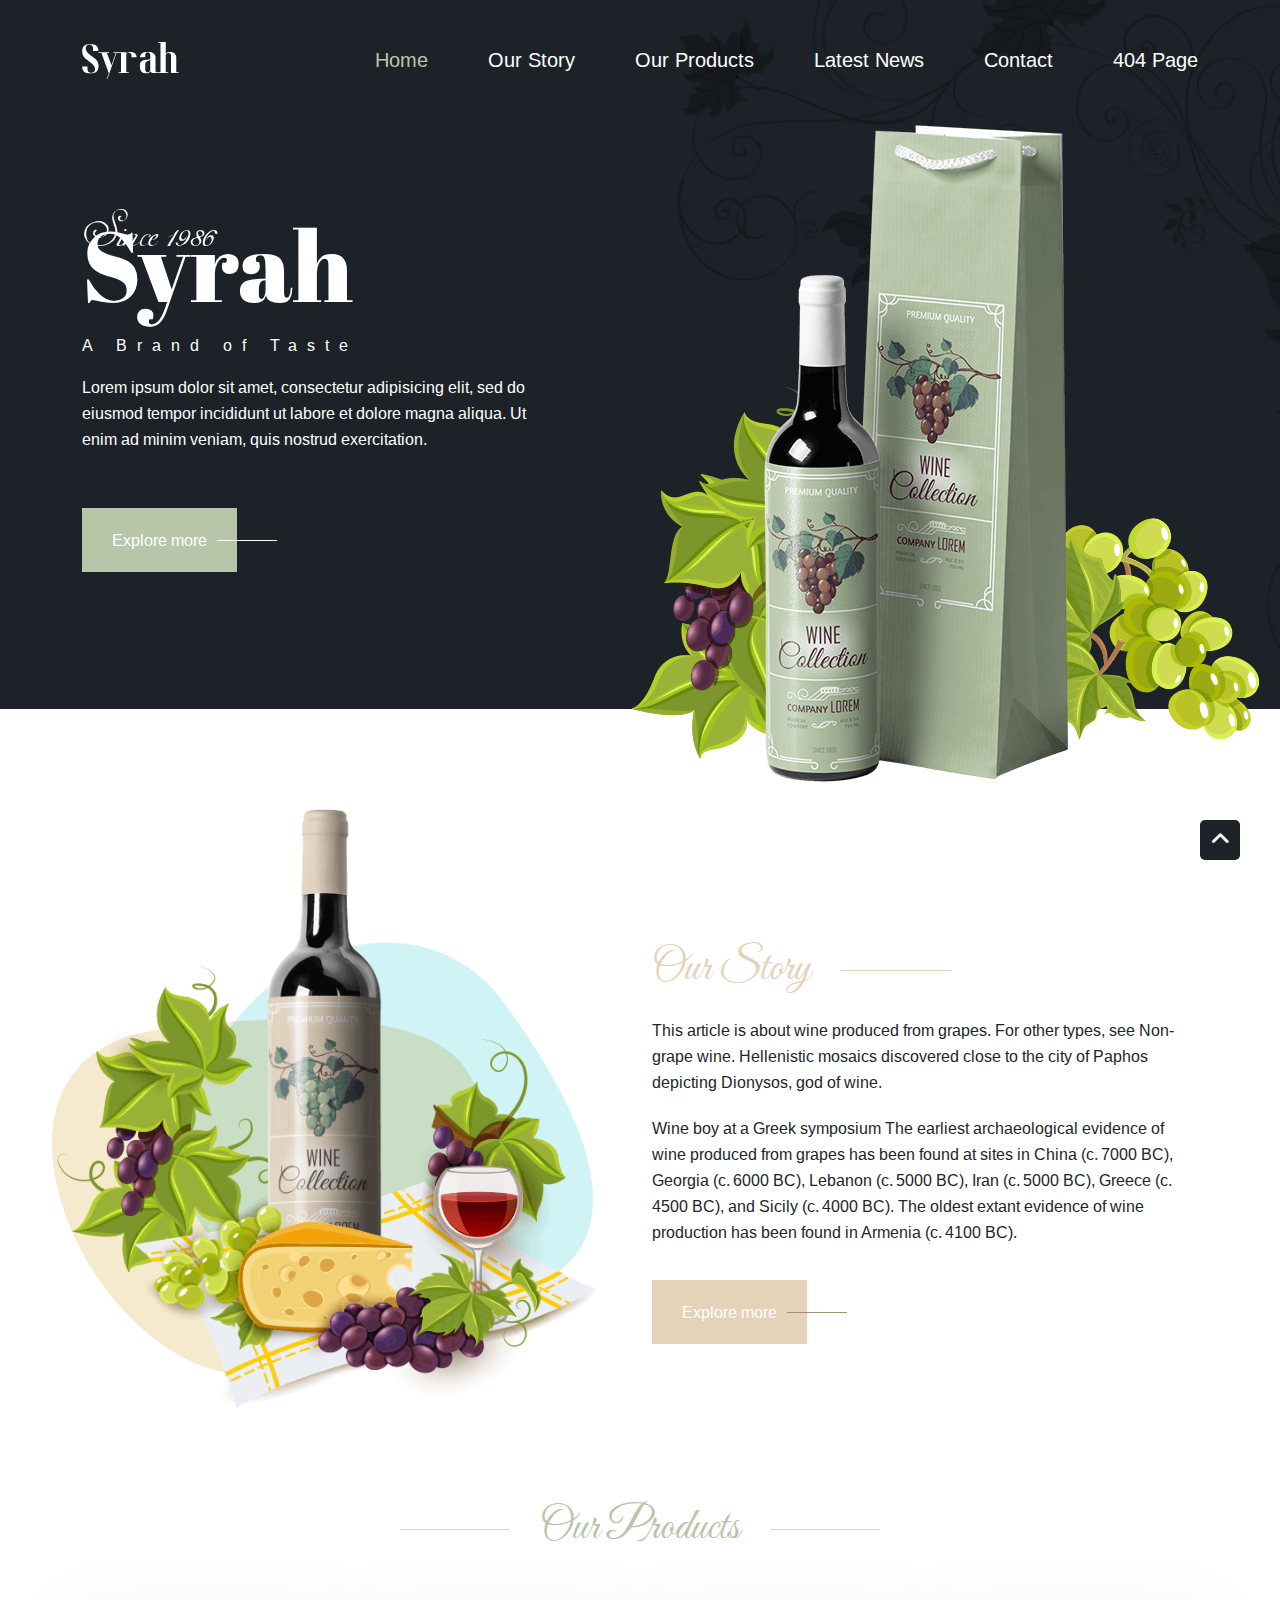
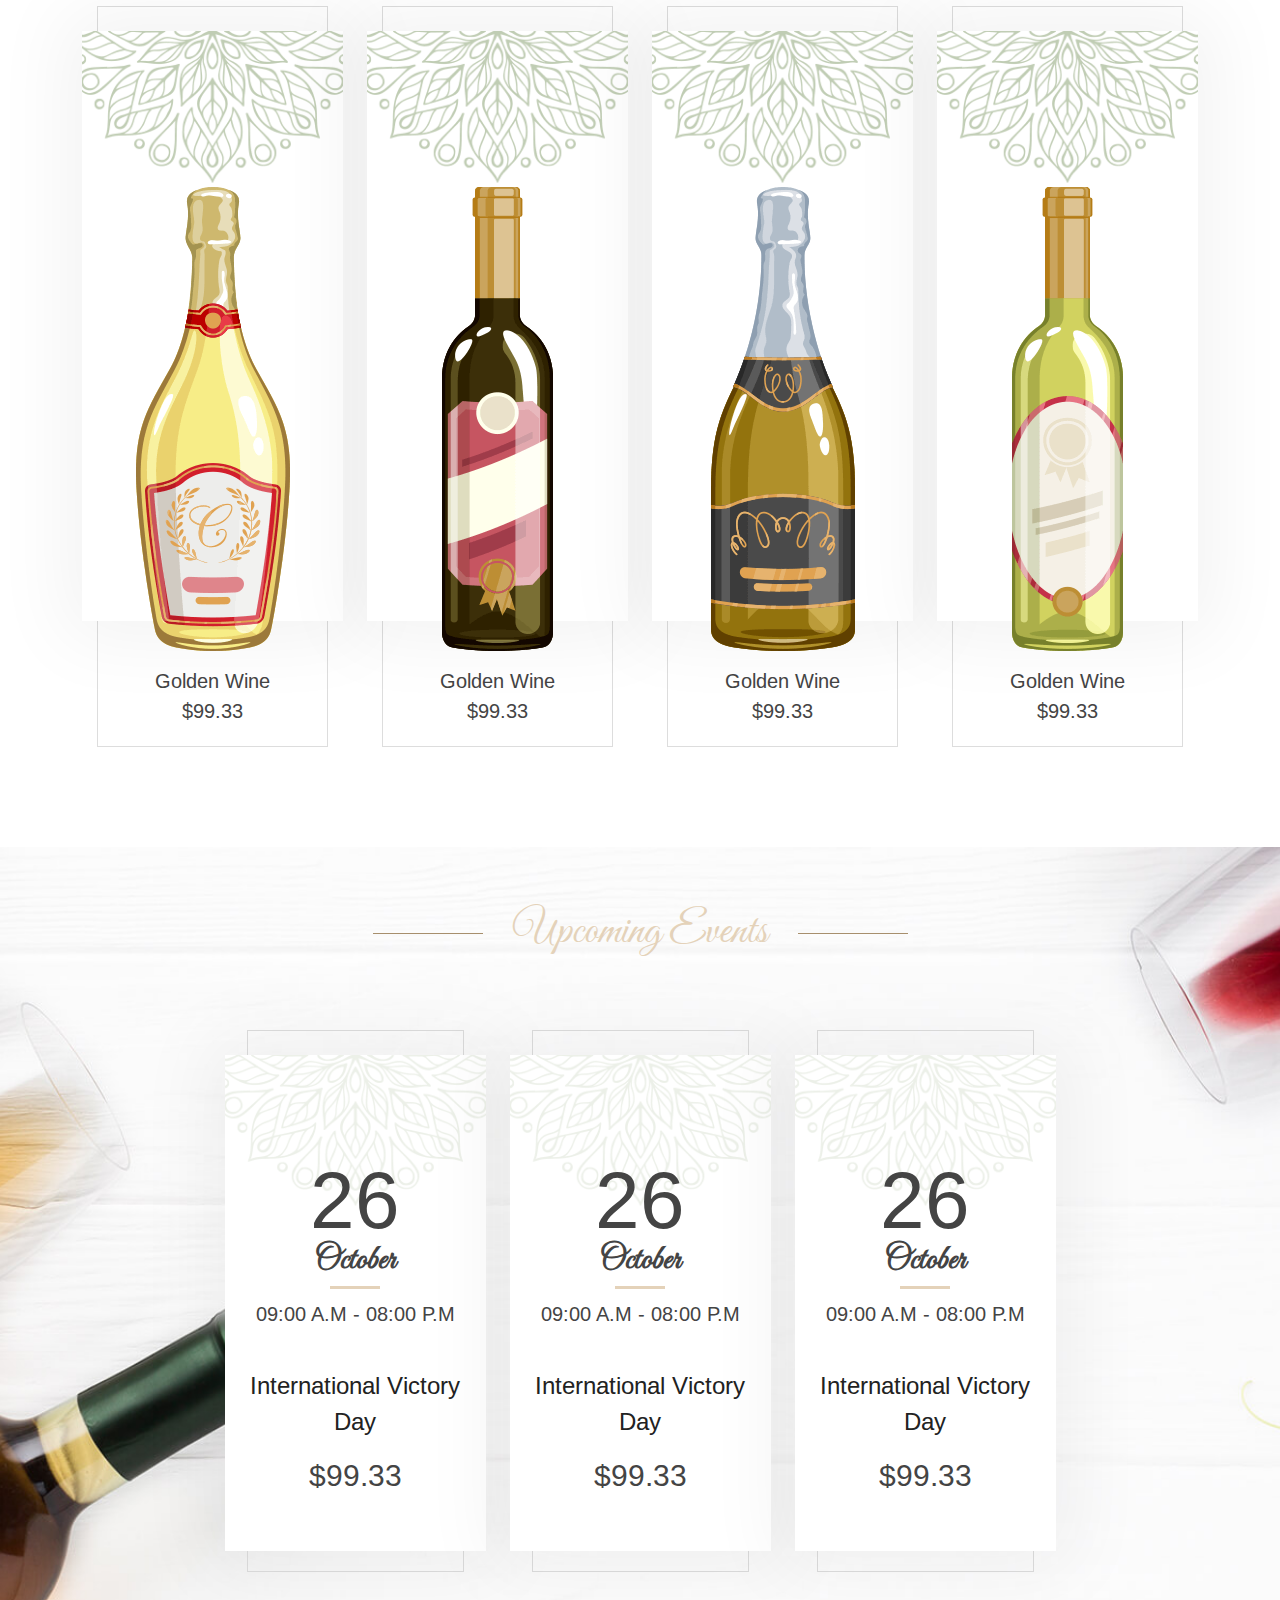
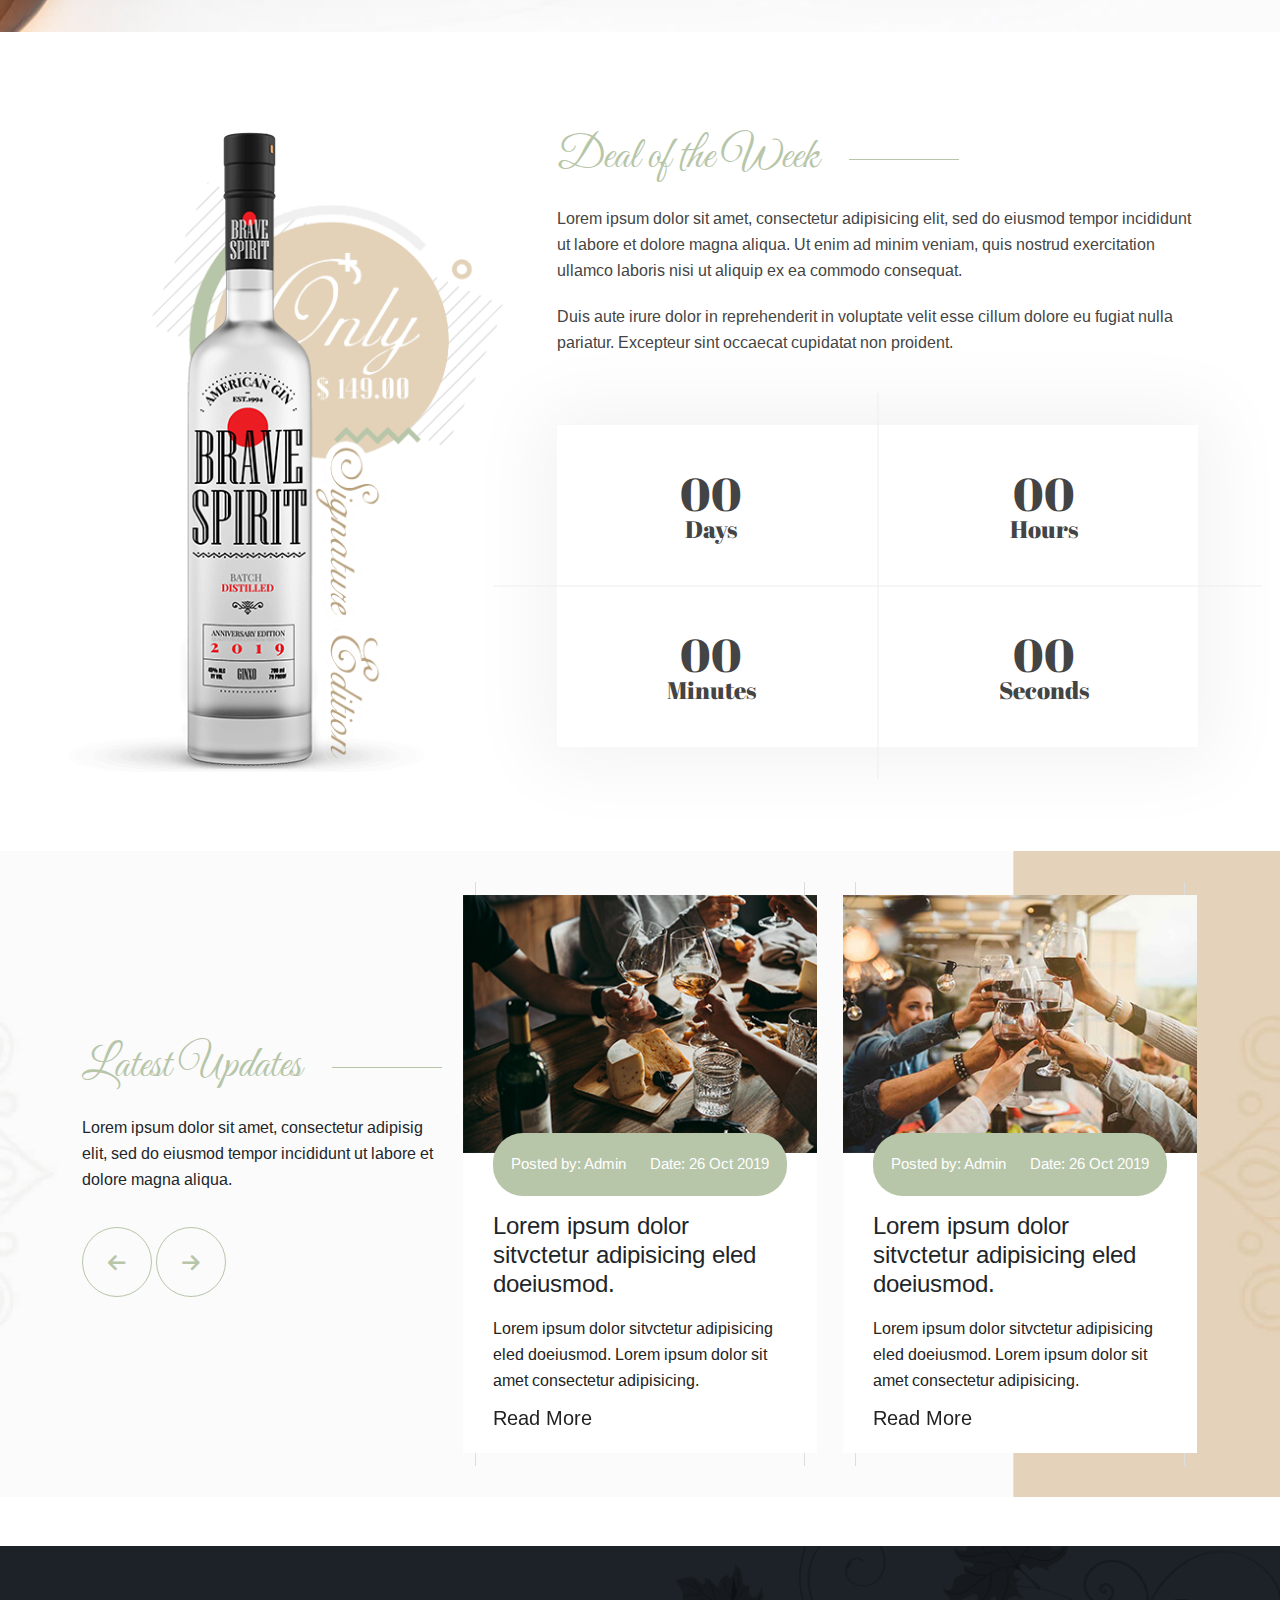
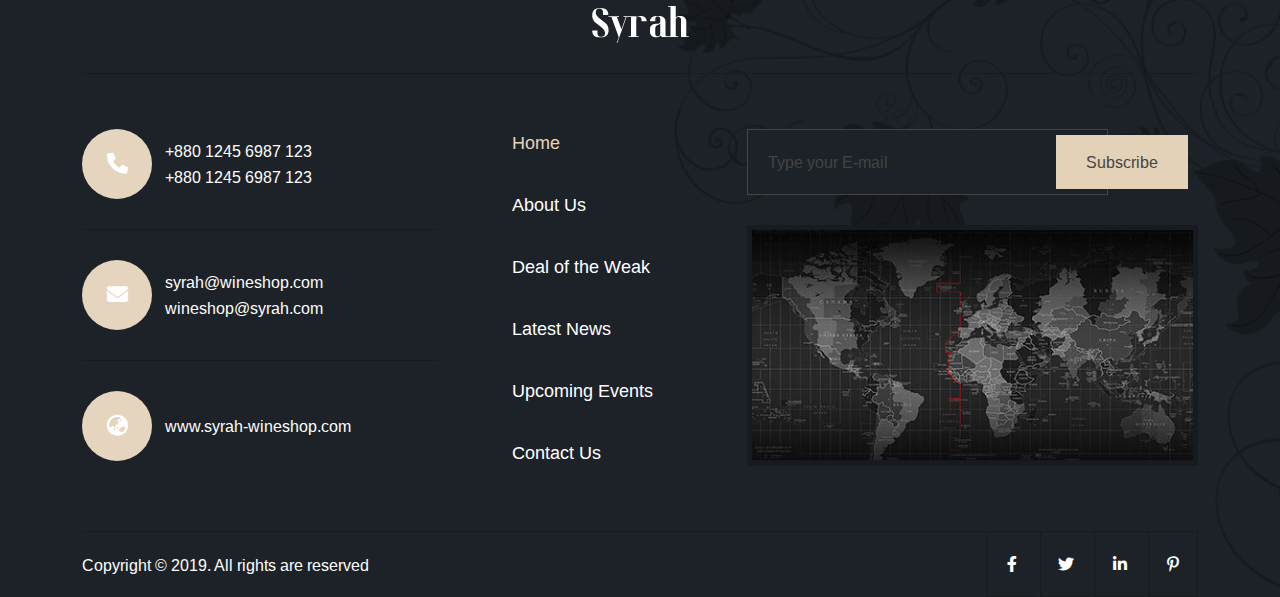
==== index.html @ e7aa5576 "Responsive" ====
<!DOCTYPE html>
<html lang="en">

<head>
    <meta charset="UTF-8">
    <meta http-equiv="X-UA-Compatible" content="IE=edge">
    <meta name="viewport" content="width=device-width, initial-scale=1.0">
    <title>Syrah</title>
    <link
        href="https://fonts.googleapis.com/css2?family=Abril+Fatface&family=Arimo:wght@400;500;600&family=Great+Vibes&display=swap"
        rel="stylesheet">
    <link rel="stylesheet" href="css/bootstrap.min.css">
    <link rel="stylesheet" href="css/all.min.css">
    <link rel="stylesheet" href="css/slick.css">
    <link rel="stylesheet" href="css/style.css">
    <link rel="stylesheet" href="css/responsive.css">
</head>

<body>

    <!-- NAVIGATION PART START -->
    <nav id="home_nav" class="navbar navbar-expand-lg">
        <div class="container">
            <a class="navbar-brand logo" href="index.html"><img src="images/Syrah_nav_logo.png" alt="Syrah"></a>
            <button class="navbar-toggler" type="button" data-bs-toggle="collapse" data-bs-target="#myNav">
                <span class="navbar-toggler-icon"></span>
            </button>
            <div class="collapse navbar-collapse" id="myNav">
                <ul class="navbar-nav ms-auto">
                    <li class="nav-item">
                        <a class="nav_menu_opt active" href="index.html">Home</a>
                    </li>
                    <li class="nav-item">
                        <a class="nav_menu_opt" href="story.html">Our story</a>
                    </li>
                    <li class="nav-item">
                        <a class="nav_menu_opt" href="products.html">our products</a>
                    </li>
                    <li class="nav-item">
                        <a class="nav_menu_opt" href="blog(latest_news).html">latest news</a>
                    </li>
                    <li class="nav-item">
                        <a class="nav_menu_opt" href="contact.html">contact</a>
                    </li>
                    <li class="nav-item">
                        <a class="nav_menu_opt" href="error.html">404 page</a>
                    </li>
                </ul>
            </div>
        </div>
    </nav>
    <!-- NAVIGATION PART END -->

    <!-- BANNER PART START -->
    <section id="banner">
        <div class="container">
            <div class="row">
                <div class="col-lg-5">
                    <div class="banner_text">
                        <span>Since 1986</span>
                        <h1>Syrah</h1>
                        <p class="lspace">A Brand of Taste</p>
                        <p>Lorem ipsum dolor sit amet, consectetur adipisicing elit, sed do eiusmod tempor incididunt ut
                            labore et dolore magna aliqua. Ut enim ad minim veniam, quis nostrud exercitation. </p>
                        <button class="syrah_btn banner_btn">Explore more</button>
                    </div>
                </div>
                <div class="col-7 d-none d-lg-block">
                    <div class="banner_right">
                        <img src="images/Syrah_home_banner_img.png" alt="">
                    </div>
                </div>
            </div>
        </div>
    </section>
    <!-- BANNER PART END -->

    <!-- STORY PART START -->
    <section id="story">
        <div class="container">
            <div class="row">
                <div class="col-md-6">
                    <div class="story_img">
                        <img src="images/Syrah_story_cont_img.png" alt="">
                    </div>
                </div>
                <div class="col-md-6">
                    <div class="story_right">
                        <div class="common_heading story_heading">
                            <h2>our story</h2>
                        </div>
                        <p>This article is about wine produced from grapes. For other types, see Non-grape
                            wine. Hellenistic mosaics discovered close to the city of Paphos depicting Dionysos, god of
                            wine.</p>
                        <p>Wine boy at a Greek symposium The earliest archaeological evidence of wine produced from
                            grapes has been found at sites in China (c. 7000 BC), Georgia (c. 6000 BC), Lebanon (c. 5000
                            BC), Iran (c. 5000 BC), Greece (c. 4500 BC), and Sicily (c. 4000 BC). The oldest extant
                            evidence of wine production has been found in Armenia (c. 4100 BC).</p>
                        <button class="syrah_btn story_btn">Explore more</button>
                    </div>
                </div>
            </div>
        </div>
    </section>
    <!-- STORY PART END -->

    <!-- PRODUCT PART START -->
    <section id="products">
        <div class="container">
            <div class="row">
                <div class="col-12">
                    <div class="common_heading product_heading text-center">
                        <h2>our products</h2>
                    </div>
                </div>

                <div class="products_panel ">
                    <div class="row">
                        <div class="col-sm-6 col-lg-3 text-center">
                            <div class="common_tab">
                                <div class="common_tab_bg">
                                    <img src="images/Syrah_product_top.png" alt="">
                                </div>
                                <div class="common_tab_box">
                                    <div class="product_item">
                                        <img src="images/Syrah_product_01.png" alt="">
                                    </div>
                                    <div class="product_details">
                                        <span>golden wine</span>
                                        <span>$99.33</span>
                                    </div>
                                </div>
                            </div>
                        </div>
                        <div class="col-sm-6 col-lg-3 text-center">
                            <div class="common_tab">
                                <div class="common_tab_bg">
                                    <img src="images/Syrah_product_top.png" alt="">
                                </div>
                                <div class="common_tab_box">
                                    <div class="product_item">
                                        <img src="images/Syrah_product_02.png" alt="">
                                    </div>
                                    <div class="product_details">
                                        <span>golden wine</span>
                                        <span>$99.33</span>
                                    </div>
                                </div>
                            </div>
                        </div>
                        <div class="col-sm-6 col-lg-3 text-center">
                            <div class="common_tab">
                                <div class="common_tab_bg">
                                    <img src="images/Syrah_product_top.png" alt="">
                                </div>
                                <div class="common_tab_box">
                                    <div class="product_item">
                                        <img src="images/Syrah_product_03.png" alt="">
                                    </div>
                                    <div class="product_details">
                                        <span>golden wine</span>
                                        <span>$99.33</span>
                                    </div>
                                </div>
                            </div>
                        </div>
                        <div class="col-sm-6 col-lg-3 text-center">
                            <div class="common_tab">
                                <div class="common_tab_bg">
                                    <img src="images/Syrah_product_top.png" alt="">
                                </div>
                                <div class="common_tab_box">
                                    <div class="product_item">
                                        <img src="images/Syrah_product_04.png" alt="">
                                    </div>
                                    <div class="product_details">
                                        <span>golden wine</span>
                                        <span>$99.33</span>
                                    </div>
                                </div>
                            </div>
                        </div>
                    </div>
                </div>
            </div>
        </div>
    </section>
    <!-- PRODUCT PART END -->

    <!-- EVENTS PART START -->
    <section id="events">
        <div class="container">
            <div class="row">
                <div class="col-12">
                    <div class="common_heading event_heading text-center">
                        <h2>upcoming events</h2>
                    </div>
                </div>
            </div>
            <div class="event_panel">
                <div class="row">
                    <div class="col-sm-8 col-lg-3 text-center">
                        <div class="common_tab">
                            <div class="common_tab_bg event_tab_bg">
                                <img class="event_tab_bg" src="images/Syrah_product_top.png" alt="">
                            </div>
                            <div class="common_tab_box event_tab_box">
                                <div class="event_det">
                                    <p>26</p>
                                    <h3>october</h3>
                                    <p class="time">09:00 A.M - 08:00 P.M</p>
                                    <span>International Victory Day</span>
                                    <p class="price">$99.33</p>
                                </div>
                            </div>
                        </div>
                    </div>
                    <div class="col-sm-8 col-lg-3 text-center">
                        <div class="common_tab">
                            <div class="common_tab_bg event_tab_bg">
                                <img class="event_tab_bg" src="images/Syrah_product_top.png" alt="">
                            </div>
                            <div class="common_tab_box event_tab_box">
                                <div class="event_det">
                                    <p>26</p>
                                    <h3>october</h3>
                                    <p class="time">09:00 A.M - 08:00 P.M</p>
                                    <span>International Victory Day</span>
                                    <p class="price">$99.33</p>
                                </div>
                            </div>
                        </div>
                    </div>
                    <div class="col-sm-8 col-lg-3 text-center">
                        <div class="common_tab">
                            <div class="common_tab_bg event_tab_bg">
                                <img class="event_tab_bg" src="images/Syrah_product_top.png" alt="">
                            </div>
                            <div class="common_tab_box event_tab_box">
                                <div class="event_det">
                                    <p>26</p>
                                    <h3>october</h3>
                                    <p class="time">09:00 A.M - 08:00 P.M</p>
                                    <span>International Victory Day</span>
                                    <p class="price">$99.33</p>
                                </div>
                            </div>
                        </div>
                    </div>
                </div>
            </div>
        </div>
    </section>
    <!-- EVENTS PART END -->

    <!-- DEAL PART START -->
    <section id="deal">
        <div class="container">
            <div class="row">
                <div class="col-md-5">
                    <div class="deal_img">
                        <img src="images/Syrah_home_deal_cont_img.png" alt="">
                    </div>
                </div>
                <div class="col-md-7">
                    <div class="deal_right">
                        <div class="common_heading deal_heading">
                            <h2>Deal of the Week</h2>
                        </div>
                        <p>Lorem ipsum dolor sit amet, consectetur adipisicing elit, sed do eiusmod tempor incididunt ut
                            labore et dolore magna aliqua. Ut enim ad minim veniam, quis nostrud exercitation ullamco
                            laboris nisi ut aliquip ex ea commodo consequat.</p>
                        <p>Duis aute irure dolor in reprehenderit in voluptate velit esse cillum dolore eu fugiat nulla
                            pariatur. Excepteur sint occaecat cupidatat non proident.</p>
                    </div>
                    <div class="deal_clock">
                        <div class="row">
                            <div class="col-sm-6 text-center deal_clock_count">
                                <span class="days">00</span>
                                <p>Days</p>
                            </div>
                            <div class="col-sm-6 text-center deal_clock_count">
                                <span class="days">00</span>
                                <p>Hours</p>
                            </div>
                            <div class="col-sm-6 text-center deal_clock_count">
                                <span class="days">00</span>
                                <p>Minutes</p>
                            </div>
                            <div class="col-sm-6 text-center deal_clock_count">
                                <span class="days">00</span>
                                <p>Seconds</p>
                            </div>
                        </div>
                    </div>
                </div>
            </div>
        </div>
    </section>
    <!-- DEAL PART END -->

    <!-- UPDATE PART START -->
    <section id="update">
        <div class="container">
            <div class="update">
                <div class="row align-items-center">
                    <div class="col-lg-4">
                        <div class="update_left">
                            <div class="common_heading update_heading">
                                <h2>latest updates</h2>
                                <p>Lorem ipsum dolor sit amet, consectetur adipisig elit, sed do eiusmod tempor
                                    incididunt ut labore et dolore magna aliqua.</p>
                                <div class="update_arrow_panel">
                                    <span class="update_arrow update_left_arrow"><i class="fa fa-arrow-left"></i></span>
                                    <span class="update_arrow update_right_arrow"><i
                                            class="fa fa-arrow-right"></i></span>
                                </div>
                            </div>
                        </div>
                    </div>
                    <div class="col-lg-8">
                        <div class="update_right row">
                            <div class="update_col col-6">
                                <div class="update_tab">
                                    <div class="update_img">
                                        <img src="images/Syrah_update_slider_01.jpg" alt="">
                                    </div>
                                    <div class="update_text">
                                        <div class="update_tab_button text-center">
                                            <span>Posted by:</span>
                                            <span>Admin</span>
                                            <span class="uptade_post_date">Date:</span>
                                            <span>26 Oct 2019</span>
                                        </div>
                                        <h3>Lorem ipsum dolor sitvctetur adipisicing eled doeiusmod.</h3>
                                        <p>Lorem ipsum dolor sitvctetur adipisicing eled doeiusmod. Lorem ipsum dolor
                                            sit amet consectetur
                                            adipisicing.</p>
                                        <a class="update_post_read" href="#">Read More</a>
                                    </div>
                                </div>
                            </div>
                            <div class="update_col col-6">
                                <div class="update_tab">
                                    <div class="update_img">
                                        <img src="images/Syrah_update_slider_02.jpg" alt="">
                                    </div>
                                    <div class="update_text">
                                        <div class="update_tab_button text-center">
                                            <span>Posted by:</span>
                                            <span>Admin</span>
                                            <span class="uptade_post_date">Date:</span>
                                            <span>26 Oct 2019</span>
                                        </div>
                                        <h3>Lorem ipsum dolor sitvctetur adipisicing eled doeiusmod.</h3>
                                        <p>Lorem ipsum dolor sitvctetur adipisicing eled doeiusmod. Lorem ipsum dolor
                                            sit amet consectetur
                                            adipisicing.</p>
                                        <a class="update_post_read" href="#">Read More</a>
                                    </div>
                                </div>
                            </div>
                            <div class="update_col col-6">
                                <div class="update_tab">
                                    <div class="update_img">
                                        <img src="images/Syrah_update_slider_01.jpg" alt="">
                                    </div>
                                    <div class="update_text">
                                        <div class="update_tab_button text-center">
                                            <span>Posted by:</span>
                                            <span>Admin</span>
                                            <span class="uptade_post_date">Date:</span>
                                            <span>26 Oct 2019</span>
                                        </div>
                                        <h3>Lorem ipsum dolor sitvctetur adipisicing eled doeiusmod.</h3>
                                        <p>Lorem ipsum dolor sitvctetur adipisicing eled doeiusmod. Lorem ipsum dolor
                                            sit amet consectetur
                                            adipisicing.</p>
                                        <a class="update_post_read" href="#">Read More</a>
                                    </div>
                                </div>
                            </div>
                            <div class="update_col col-6">
                                <div class="update_tab">
                                    <div class="update_img">
                                        <img src="images/Syrah_update_slider_02.jpg" alt="">
                                    </div>
                                    <div class="update_text">
                                        <div class="update_tab_button text-center">
                                            <span>Posted by:</span>
                                            <span>Admin</span>
                                            <span class="uptade_post_date">Date:</span>
                                            <span>26 Oct 2019</span>
                                        </div>
                                        <h3>Lorem ipsum dolor sitvctetur adipisicing eled doeiusmod.</h3>
                                        <p>Lorem ipsum dolor sitvctetur adipisicing eled doeiusmod. Lorem ipsum dolor
                                            sit amet consectetur
                                            adipisicing.</p>
                                        <a class="update_post_read" href="#">Read More</a>
                                    </div>
                                </div>
                            </div>
                        </div>
                    </div>
                </div>
            </div>
        </div>
    </section>
    <!-- UPDATE PART END -->

    <!-- FOOTER PART START -->
    <footer id="footer">
        <div class="foot_top">
            <div class="container">
                <div class="row">
                    <div class="col-lg-12">
                        <div class="foot_head text-center">
                            <img src="images/Syrah_footer_logo_img.png" alt="">
                        </div>
                    </div>
                    <div class="foot_cont">
                        <div class="row">
                            <div class="col-12 col-md-7 col-lg-4 ">
                                <div class="contact_col">
                                    <div class="contact_info">
                                        <div class="row align-items-center align-items-md-center">
                                            <div class="col-2">
                                                <div class="contact_info_icon">
                                                    <i class="fas fa-phone"></i>
                                                </div>
                                            </div>
                                            <div class="col-10">
                                                <div class="contact_info_text">
                                                    <p>+880 1245 6987 123</p>
                                                    <p>+880 1245 6987 123</p>
                                                </div>
                                            </div>
                                        </div>
                                    </div>
                                    <div class="contact_info">
                                        <div class="row align-items-center">
                                            <div class="col-2">
                                                <div class="contact_info_icon">
                                                    <i class="fas fa-envelope"></i>
                                                </div>
                                            </div>
                                            <div class="col-10">
                                                <div class="contact_info_text">
                                                    <p>syrah@wineshop.com</p>
                                                    <p>wineshop@syrah.com</p>
                                                </div>
                                            </div>
                                        </div>
                                    </div>
                                    <div class="contact_info">
                                        <div class="row align-items-center">
                                            <div class="col-2">
                                                <div class="contact_info_icon ">
                                                    <i class="fas fa-earth-asia"></i>
                                                </div>
                                            </div>
                                            <div class="col-10">
                                                <div class="contact_info_text">
                                                    <p>www.syrah-wineshop.com</p>
                                                </div>
                                            </div>
                                        </div>
                                    </div>
                                </div>
                            </div>
                            <div class="col-12 col-md-5 col-lg-3">
                                <div class="footer_menu">
                                    <ul>
                                        <li><a class="foot_menu_opt foot_menu_active" href="index.html">Home</a></li>
                                        <li><a class="foot_menu_opt " href="#story">About Us</a></li>
                                        <li><a class="foot_menu_opt " href="#deal">Deal of the Weak</a></li>
                                        <li><a class="foot_menu_opt " href="blog(latest_news).html">Latest News</a></li>
                                        <li><a class="foot_menu_opt " href="#events">Upcoming Events</a></li>
                                        <li><a class="foot_menu_opt " href="contact.html">Contact Us</a></li>
                                    </ul>
                                </div>
                            </div>
                            <div class="col-12 col-lg-5">
                                <div class="footer_usage">
                                    <div class="footer_mail">
                                        <form action="">
                                            <input type="mail" placeholder="Type your E-mail">
                                            <button>Subscribe</button>
                                        </form>
                                    </div>
                                    <div class="footer_map">
                                        <img src="images/Syrah_footer_map.jpg" alt="">
                                    </div>
                                </div>
                            </div>
                        </div>
                    </div>
                </div>
            </div>
        </div>
        <div class="foot_end">
            <div class="container">
                <div class="foot_end_content">
                    <div class="row">
                        <div class="copyright col-sm-7">
                            <p>Copyright &copy; 2019. All rights are reserved</p>
                        </div>
                        <div class="col-sm-5 foot_social">
                            <ul>
                                <li> <a href="#"><i class="fab fa-facebook-f"></i></a>
                                </li>
                                <li> <a href="#"><i class="fab fa-twitter"></i></a>
                                </li>
                                <li> <a href="#"><i class="fab fa-linkedin-in"></i></a>
                                </li>
                                <li> <a href="#"><i class="fab fa-pinterest-p"></i></a>
                                </li>
                            </ul>
                        </div>
                    </div>
                </div>
            </div>
        </div>
    </footer>
    <!-- FOOTER PART END -->


    <a href="#" class="taptotop"><i class="fa fa-angle-up"></i></a>

    <script src="js/bootstrap.bundle.min.js"></script>
    <script src="js/jquery-1.12.4.min.js"></script>
    <script src="js/fontawesome.min.js"></script>
    <script src="js/slick.min.js"></script>
    <script src="js/script.js"></script>
</body>

</html>
---- css/style.css ----
/********** 
----------
Project: Syrah wine shop
Author: AshF
----------
__________

Table of Content:

1. NAVIGATION PART
2. STORY PART
3. PRODUCTS PART
4. EVENTS PART
5. DEAL OF THE WEEK PART
6. UPDATE PART
7. FOOTER PART
__________

**********/

/* FONTS   FONTS   FONTS */
@font-face {
    font-family: "adine";
    src: url(../Adine_Kimberg_Font/Adine_Kirnberg.woff);
}

/* COMMON CSS START */
:root {
    --primary-color: #b7c5a9;
    --primary-support-color: #d2ddc8;
    --secondary-color: #e4d2b9;
    --secondary-support-color: #a78f6d;
    --four-color: #444;
    --two-color: #222;
}

body {
    font-family: 'Arimo', sans-serif;
}

* {
    margin: 0;
    padding: 0;
    box-sizing: border-box;
    outline: 0;
}

.clear{
    clear: both;
}

h1 {
    font-family: 'Abril Fatface', cursive;
    font-size: 99px;
    color: #fff;
    line-height: 1;
    margin: -65px 0 18px !important;
    font-weight: 500;
}

p {
    font-size: 16px;
    font-weight: 400;
    line-height: 26px;
}

h1,
h2,
h3,
h4,
h5,
h6,
p,
span,
ul,
ol {
    margin: 0;
    padding: 0;
}

ul,
ol {
    list-style-type: none;
}

a {
    text-decoration: none;
}

/* COMMON CSS END */

/* COMMON DESIGN CSS START */
.syrah_btn {
    padding: 20px 30px;
    background: var(--primary-color);
    text-align: center;
    position: relative;
    border: 0px none;
    color: #fff;
    transition: .3s ease-in;
    -webkit-transition: .3s ease-in;
    -moz-transition: .3s ease-in;
    -ms-transition: .3s ease-in;
    -o-transition: .3s ease-in;
}

.syrah_btn::after {
    position: absolute;
    content: '';
    width: 60px;
    height: 1px;
    background: #fff;
    top: 50%;
    right: -40px;
    transition: .3s ease-in;
    -webkit-transition: .3s ease-in;
    -moz-transition: .3s ease-in;
    -ms-transition: .3s ease-in;
    -o-transition: .3s ease-in;
}

.syrah_btn:hover {
    padding-right: 45px;
}

.syrah_btn:hover:after {
    width: 75px;
    right: -55px;
}

.common_heading {
    margin-bottom: 10px;
}

.common_heading h2 {
    font-family: 'Great Vibes', cursive;
    font-size: 44px;
    text-transform: capitalize;
    position: relative;
    padding: 0 30px;
    display: inline-block;
    font-weight: 400;
}

.common_heading h2:after {
    position: absolute;
    content: '';
    height: 1px;
    width: 110px;
    top: 50%;
    left: 100%;
}

.common_heading h2:before {
    position: absolute;
    content: '';
    height: 1px;
    width: 110px;
    top: 50%;
    right: 100%;
}

.common_tab {
    position: relative;
}

.common_tab_bg {
    position: absolute;
    top: 25px;
    left: 0;
    right: 0;
    bottom: 17%;
    z-index: 1;
    background: #fff;
    background-repeat: no-repeat;
    background-size: cover;
    background-position: center;
    box-shadow: 0px 0px 72px 18px rgba(0, 0, 0, 0.05);
}

.common_tab_bg img {
    width: 100%;
    max-width: 100%;
}

.common_tab_box {
    margin: 0 15px;
    border: 1px solid #ddd;
}

/* COMMON DESIGN CSS END */


/* ############### LANDING PAGE CSS START ############### */

/* NAVIGATION PART CSS START */
#home_nav {
    padding: 0;
    position: absolute;
    width: 100%;
    z-index: 2;
}

#myNav {
    padding: 45px 0;
}

.logo img {
    width: 100%;
}

/* #myNav ul li {
    padding-left: 56px;
} */

#myNav ul li a {
    color: #fff;
    font-size: 20px;
    text-transform: capitalize;
    padding: 60px;
    padding-right: 0;
    transition: .4s ease-in-out;
    -webkit-transition: .4s ease-in-out;
    -moz-transition: .4s ease-in-out;
    -ms-transition: .4s ease-in-out;
    -o-transition: .4s ease-in-out;
}

.active {
    color: var(--primary-color) !important;
}

#myNav ul li a:hover {
    color: var(--primary-color) !important;
}

.sticky {
    position: fixed !important;
    top: 0;
    left: 0;
    background: #1D2228;
    z-index: 9999999;
    box-shadow: 0px 0px 191px 0px rgba(0, 0, 0, 0.06);
    -webkit-box-shadow: 0px 0px 191px 0px rgba(0, 0, 0, 0.06);
}

.icon_bar {
    width: 30px;
    height: 2px;
    background-color: #ffffff;
    display: block;
    margin: 5px 0;
    position: relative;
    -webkit-transition: all 0.4s linear;
    transition: all 0.4s linear;
}

/* NAVIGATION PART CSS END */

/* BANNER PART CSS START */
#banner {
    background: url('../images/Syrah_home_banner_bg.png');
    background-position: center;
    background-size: cover;
    background-repeat: no-repeat;
    width: 100%;
    height: 100%;
    position: relative;
}

.banner_text {
    padding-top: 190px;
    padding-bottom: 137px;
}

.banner_text span {
    font-family: "adine";
    color: #fff;
    font-size: 60px;
}

.banner_text p {
    color: #fff;
    padding-bottom: 16px;
}

.lspace {
    letter-spacing: 10px;
}

.banner_btn {
    margin-top: 40px;
}

.banner_right {
    position: absolute;
    top: 125px;
    right: 20px;
}

/* BANNER PART CSS END */

/* STORY PART CSS START */
#story {
    margin: 100px 0 30px;
}

.story_img img {
    max-width: 100%;
    margin-left: -30px;
}

.story_right {
    margin-top: 135px;
}

.story_right p {
    margin-top: 20px;
}

.story_heading h2 {
    color: var(--secondary-color);
    padding-left: 0;
}

.story_heading h2:after {
    background: var(--secondary-color);
}

.story_heading h2:before {
    width: 0;
    height: 0;
    visibility: hidden;
    opacity: 0;
}

.story_btn {
    margin-top: 35px;
    background: var(--secondary-color);
}

.story_btn:after {
    background: var(--secondary-support-color);
}

/* STORY PART CSS END */

/* PRODUCT PART CSS START */

#products {
    padding: 65px 0 100px;
}

.product_heading h2 {
    color: var(--primary-color);
}

.product_heading h2:after,
.product_heading h2:before {
    background: var(--primary-support-color);
}

.products_panel {
    margin-top: 40px;
}

.product_item {
    padding-top: 180px;
}

.product_item img {
    position: relative;
    z-index: 1;
}

.product_details {
    margin: 15px 0 20px;
}

.product_details span {
    font-size: 20px;
    color: #444444;
    display: block;
    text-transform: capitalize;
}

/* PRODUCT PART CSS END */

/* EVENTS PART CSS START */

#events {
    padding: 60px 0;
    background: url('../images/Syrah_home_event_bg.jpg');
    background-position: center;
    background-size: cover;
    background-repeat: no-repeat;
}

.event_heading h2 {
    color: var(--secondary-color);
}

.event_heading h2:after,
.event_heading h2:before {
    background: var(--secondary-support-color);
}

.event_panel {
    margin-top: 60px;
}

.event_panel .row {
    justify-content: center;
}

.event_tab_bg {
    bottom: 4%;
}

.event_tab_bg img {
    opacity: .3;
}

.event_det {
    padding-top: 30px;
    position: relative;
    z-index: 1;
}

.event_det p {
    color: var(--four-color);
    font-size: 80px;
    line-height: 1;
}

.event_det h3 {
    font-family: 'Great Vibes', cursive;
    font-size: 34px;
    text-transform: capitalize;
    font-weight: 700;
    color: var(--four-color);
    padding-bottom: 8px;
    margin-bottom: 15px;
    position: relative;
}

.event_det h3:after {
    position: absolute;
    content: '';
    width: 50px;
    height: 3px;
    background: var(--secondary-color);
    bottom: 0;
    left: 50%;
    transform: translateX(-50%);
    -webkit-transform: translateX(-50%);
    -moz-transform: translateX(-50%);
    -ms-transform: translateX(-50%);
    -o-transform: translateX(-50%);
}

.event_tab_box {
    padding: 100px 0 80px;
    margin: 0 22px;
}

.event_det span {
    color: var(--two-color);
    font-size: 24px;
    margin-bottom: 20px;
    display: block;
    padding-top: 45px;
}

.event_det p.time {
    font-size: 20px;
}

.event_det p.price {
    font-size: 30px;
}

/* EVENTS PART CSS END */

/* DEAL OF THE WEEK PART CSS START */
#deal {
    margin: 100px 0 30px;
}

.deal_img img {
    max-width: 100%;
    margin-left: -30px;
}

.deal_right p {
    margin-top: 20px;
    color: var(--four-color);
}

.deal_heading h2 {
    color: var(--primary-color);
    padding-left: 0;
    text-transform: none;
}

.deal_heading h2:after {
    background: var(--primary-color);
}

.deal_heading h2:before {
    width: 0;
    height: 0;
    visibility: hidden;
    opacity: 0;
}

.deal_clock {
    margin-top: 70px;
    background: #fff;
    position: relative;
    box-shadow: 0px 0px 72px 18px rgba(0, 0, 0, 0.05);
}

.deal_clock::after,
.deal_clock::before {
    position: absolute;
    content: '';
    background: #eee;
}

.deal_clock:after {
    height: 120%;
    width: 1px;
    left: 50%;
    top: -10%;
    transform: translateX(-50%);
    -webkit-transform: translateX(-50%);
    -moz-transform: translateX(-50%);
    -ms-transform: translateX(-50%);
    -o-transform: translateX(-50%);
}

.deal_clock:before {
    width: 120%;
    height: 1px;
    top: 50%;
    left: -10%;
    transform: translateY(-50%);
    -webkit-transform: translateY(-50%);
    -moz-transform: translateY(-50%);
    -ms-transform: translateY(-50%);
    -o-transform: translateY(-50%);
}

.deal_clock_count {
    padding: 45px 0;
}

.deal_clock_count span,
.deal_clock_count p {
    font-family: "Abril Fatface", cursive;
    text-transform: capitalize;
    color: #444444;
    line-height: 1;
}

.deal_clock_count span {
    font-size: 46px;
}

.deal_clock_count p {
    font-size: 24px;
}

/* DEAL OF THE WEEK PART CSS END */

/* UPDATE PART CSS START */
#update {
    background: url('../images/Syrah_update_bg.jpg');
    background-position: center;
    background-repeat: no-repeat;
    background-size: 140%;
    padding: 80px 0;
}

.update_heading h2 {
    color: var(--primary-color);
    padding-left: 0;
    margin-bottom: 20px;
}

.update_heading h2:after {
    background: var(--primary-color);
}

.update_col {
    position: relative;
    z-index: 1;
    padding: 13px;
}

.update_col:before {
    background: transparent;
    border: 1px solid #ddd;
    position: absolute;
    content: '';
    left: 25px;
    right: 25px;
    top: -20px;
    bottom: -20px;
    z-index: -1;
}

.update_tab {
    cursor: pointer;
}

.update_tab:hover .update_tab_button {
    background: var(--secondary-color);
}

.update_img img {
    width: 100%;
}

.update_text {
    position: relative;
    padding: 60px 30px 20px;
    background: white;
}

.update_tab_button {
    transition: .3s;
    padding: 20px 10px;
    border-radius: 30px;
    -webkit-border-radius: 30px;
    background: var(--primary-color);
    position: absolute;
    top: -20px;
    left: 30px;
    right: 30px;
    font-size: 15px;
    color: #fff;
    -webkit-transition: .3s;
    -moz-transition: .3s;
    -ms-transition: .3s;
    -o-transition: .3s;
}

.uptade_post_date {
    margin-left: 20px;
}

.update_text h3 {
    font-weight: 400;
    font-size: 24px;
}

.update_text p {
    color: var(--two-color);
    padding: 15px 0 10px;
}

.update_post_read {
    display: inline-block;
    text-transform: capitalize;
    font-size: 20px;
    color: var(--two-color);
    position: relative;
}

.update_post_read::after {
    position: absolute;
    content: "";
    width: 0;
    height: 1px;
    background: #e4d2b9;
    left: 105%;
    top: 50%;
    transition: .3s;
    -webkit-transition: .3s;
}

.update_post_read:hover {
    color: black;
}

.update_post_read:hover:after {
    width: 50%;
}

.update_arrow_panel {
    margin-top: 35px;
}

.update_arrow {
    height: 70px;
    width: 70px;
    border-radius: 50%;
    -webkit-border-radius: 50%;
    background: transparent;
    border: 1px solid var(--primary-color);
    font-size: 20px;
    display: inline-block;
    text-align: center;
    line-height: 70px;
    color: var(--primary-color);
    cursor: pointer;
    left: 0;
    transition: .3s;
    -webkit-transition: .3s;
    -moz-transition: .3s;
    -ms-transition: .3s;
    -o-transition: .3s;
}

.update_arrow:hover {
    background-color: var(--primary-color);
    color: #fff;
}

/* UPDATE PART CSS END */

/* FOOTER PART CSS START */
#footer {
    background: url('../images/Syrah_footer_bg.jpg');
    background-repeat: no-repeat;
    background-position: center;
    background-size: cover;
    padding: 60px 0 0;
}

.foot_top {
    padding-bottom: 30px;
}

.foot_head {
    border-bottom: 1px solid #181c21;
    padding-bottom: 30px;
    margin-bottom: 25px;
}

.contact_info {
    border-bottom: 1px solid #181c21;
    padding: 30px 0;
}

.contact_info:last-child {
    border-bottom: none;
}

.contact_info_icon {
    color: white;
    background: #e6d5be;
    height: 70px;
    width: 70px;
    text-align: center;
    line-height: 70px;
    font-size: 21px;
    border-radius: 50%;
    -webkit-border-radius: 50%;
    -moz-border-radius: 50%;
    -ms-border-radius: 50%;
    -o-border-radius: 50%;
}

.contact_info_text {
    color: #fff;
    font-size: 18px;
    margin-left: 20px;
}

.footer_menu {
    margin-top: 30px;
}

.footer_menu ul li a {
    color: #fff;
    font-size: 18px;
    padding: 0 0 35px 50px;
    transition: .4s;
    -webkit-transition: .4s;
    -moz-transition: .4s;
    -ms-transition: .4s;
    -o-transition: .4s;
    display: inline-block;
}

.footer_menu ul li a:hover,
.footer_menu ul li a.foot_menu_active {
    color: #e6d5be !important;
}

.footer_usage {
    padding-top: 30px;
}

.footer_mail form {
    position: relative;
}

.footer_mail form input {
    background: #1d2228;
    border: 1px solid #444;
    color: #fff;
    padding: 20px;
    padding-right: 0;
    width: 80%;
}

.footer_mail form input::placeholder {
    color: var(--four-color);
}

.footer_mail button {
    position: absolute;
    top: 50%;
    right: 10px;
    background: #e3d1b8;
    color: var(--four-color);
    padding: 15px 30px;
    border: none;
    cursor: pointer;
    -webkit-transition: .4s;
    transition: .4s;
    transform: translateY(-50%);
}

.footer_mail button:hover {
    background: var(--primary-color);
}

.footer_map {
    margin-top: 30px;
    border: 5px solid #171a1e;
}

.footer_map img {
    width: 100%;
    max-width: 100%;
}

.foot_end_content {
    border-top: 1px solid #181c21;
}

.copyright p {
    color: #fff;
    padding-top: 20px;
}

.foot_social {
    text-align: right;
}

.foot_social ul li {
    display: inline-block;
}

.foot_social ul li a {
    font-size: 16px;
    color: #ffffff;
    padding: 20px 0;
    width: 50px;
    display: block;
    text-align: center;
    border-bottom: 1px solid #171a1e;
    border-left: 1px solid #171a1e;
    transition: .4s;
    -webkit-transition: .4s;
    -moz-transition: .4s;
    -ms-transition: .4s;
    -o-transition: .4s;
}

.foot_social ul li:last-child a {
    border-right: 1px solid #171a1e;
}

.taptotop {
    color: #fff;
    height: 40px;
    width: 40px;
    line-height: 40px;
    text-align: center;
    font-size: 22px;
    background-color: #1D2228;
    display: block;
    position: fixed;
    right: 40px;
    bottom: 40px;
    border-radius: 5px;
    z-index: 99;
    transition: .4s;
    -webkit-transition: .4s;
}

.taptotop:hover {
    color: white;
    background-color: var(--primary-color);
}

/* FOOTER PART CSS END */

/* ############### LANDING PAGE CSS END ############### */


/* ############### STORY PAGE CSS START ############### */


/* BREADCRUMB PART CSS START */
#breadcrumb {
    background: url('../images/Syrah_footer_bg.jpg');
    background-position: center;
    background-size: cover;
    background-repeat: no-repeat;
    padding: 120px 0 100px;
    margin-bottom: 180px;
    position: relative;
}

/* #breadcrumb .container  {
    position: absolute;
} */

#breadcrumb .bread_over {
    position: absolute;
    /* left: 6.6%;
	top: 60%; */
}

.bcrumb {
    padding: 55px 0px;
    background: url('../images/Syrah_breadcrumb_bg.jpg');
    background-repeat: no-repeat;
    background-size: cover;
    background-position: center;
    text-align: center;
    max-width: 100%;
    width: 100%;
    box-shadow: 0px 0px 72px 18px rgba(0, 0, 0, 0.05);
}

.bcrumb h2 {
    font-size: 50px;
    margin-bottom: 10px;
    width: 100%;
    color: var(--primary-color);
    font-family: "Great Vibes", cursive;
}

.bcrumb ul li {
    display: inline-block;
    position: relative;
    padding: 0 5px;
}

.bcrumb ul li a {
    font-size: 18px;
    color: var(--primary-color);
    display: inline-block;
}

.bcrumb ul li:first-child a:after {
    position: absolute;
    content: '';
    height: 80%;
    width: 1px;
    top: 12%;
    left: 100%;
    background: #444444;
    transform: rotate(16deg);
    -moz-transform: rotate(16deg);
}

.bcrumb ul li:first-child a {
    color: #000;
    transition: .4s;
    -webkit-transition: .4s;
    -moz-transition: .4s;
    -ms-transition: .4s;
    -o-transition: .4s;
}

.bcrumb ul li:first-child a:hover {
    color: var(--primary-color);
    text-decoration: underline;
}

/* BREADCRUMB PART CSS END */

/* STORY PAGE STORY PART CSS START */
.story_page .story_right {
    margin-top: 0;
}

.story_editor {
    padding-top: 50px;
    font-size: 24px;
    color: #b7c5a9;
}

/* STORY PAGE STORY PART CSS END */

/* STORY PAGE ACHIEVEMENT PART CSS START */
#achievement {
    padding: 80px 0 50px;
}

.achievement_heading h2 {
    color: var(--primary-color);
    padding-left: 0;
    padding-bottom: 10px;
}

.achievement_heading h2:after {
    background-color: var(--primary-support-color);
    height: 1px;
}

.achievement_point {
    padding: 50px 0;
    border-bottom: 1px solid #f1f1f1;
}

.achievement_point:last-child {
    border-bottom: 0;
}

.achievement_icon {
    width: 120px;
    height: 120px;
    line-height: 120;
    border-radius: 50%;
    -webkit-border-radius: 50%;
    -moz-border-radius: 50%;
    -ms-border-radius: 50%;
    -o-border-radius: 50%;
    background: url('../images/Syrah_storypage_achievement_points_bg.png');
}

.achievement_text {
    padding-left: 30px;
}

.achievement_text h4 {
    font-size: 24px;
    margin-bottom: 15px;
    font-weight: 700;
    color: #141414;
}

/* 
.achievement_right{
    background: url('../images/Syrah_storypage_achievement_cont_img.png');
    background-repeat: no-repeat;
    background-position: center;
    background-size: cover;
} */

/* STORY PAGE ACHIEVEMENT PART CSS END */

/* ############### STORY PAGE CSS END ############### */

/* ############### PRODUCTS PAGE CSS START ############### */

/* PRODUCT PAGE PRODUCTS PART CSS START */
.product_page_cont {
    padding: 0 0 50px !important;
}

#page_counter ul {
    text-align: center;
    padding-bottom: 50px;
}

#page_counter ul li {
    display: inline-block;
    color: var(--primary-color);
    font-size: 30px;
}

#page_counter ul li a {
    display: block;
    height: 70px;
    width: 70px;
    border-radius: 50%;
    -webkit-border-radius: 50%;
    line-height: 70px;
    text-align: center;
    font-size: 20px;
    border: 1px solid #ddd;
    background: transparent;
    margin: 0 5px;
    transition: .3s;
    -webkit-transition: .3s;
    color: var(--primary-color);
}

#page_counter ul li a.active,
#page_counter ul li a:hover {
    background: var(--primary-color);
    color: #fff !important;
}

/* PRODUCT PAGE PRODUCTS PART CSS END */

/*  ############## PRODUCTS PAGE CSS END ############### */

/*  ############## LATEST NEWS PAGE CSS START ############### */

/* LATEST PAGE BLOG PART CSS START */

.blog_head h3 {
    font-size: 32px;
    font-weight: 400;
    color: #b7c5a9;
    line-height: 40px;
    margin-bottom: 10px;
}

.blog_status {
    margin-bottom: 50px;
}

.blog_status p {
    display: inline-block;
}

.blog_status a {
    color: #999;
    font-size: 16px;
    font-weight: 400;
    display: inline-block;
}

.blog_reactions p {
    margin-left: 20px;
}

.quote {
    background: var(--primary-color);
    padding: 30px 0;
    margin-bottom: 60px;
}

.quote p {
    color: #fff;
    font-size: 22px;
    font-weight: 400;
    font-style: italic;
    font-family: 'Montserrat Alternates', sans-serif;
}

/* .blog_points ul {
    padding: 20px 0;
} */

.blog_points ul li i {
    color: var(--primary-color);
}

.blog_points ul li p {
    margin: 0 0 15px 10px;
    display: inline;
}

.blog_side_opt {
    margin: 80px 0;
}

.blog_side_opt p {
    color: #151515;
    font-size: 20px;
    font-weight: 500;
    font-family: 'Montserrat Alternates', sans-serif;
    line-height: 24px;
    padding-right: 22px;
    display: inline-block;
}

.blog_side_opt .tags a {
    text-transform: capitalize;
    padding: 10px;
    border: 1px solid #ddd;
    margin-right: 10px;
    font-size: 14px;
    font-weight: 400;
    font-family: 'Lato', sans-serif;
    line-height: 24px;
    color: var(--four-color);
    transition: .4s;
    -webkit-transition: .4s;
    -moz-transition: .4s;
    -ms-transition: .4s;
    -o-transition: .4s;
}

.blog_side_opt .tags a:hover {
    border-color: var(--primary-color);
    color: var(--primary-color);
}

.blog_side_opt .social_share a {
    width: 40px;
    height: 40px;
    border-radius: 50%;
    line-height: 40px;
    text-align: center;
    border: 1px solid #ddd;
    color: #888;
    font-size: 16px;
    display: inline-block;
    -webkit-border-radius: 50%;
    transition: .4s;
    -webkit-transition: .4s;
}

.blog_side_opt .social_share a:hover {
    background-color: var(--primary-color);
    color: #fff;
    border-color: var(--primary-color);
}

/* LATEST PAGE BLOG PART CSS END */


/* LATEST PAGE COMMENTS PART CSS START */
#comments {
    position: relative;
    padding-bottom: 40px;
}

/* .comments_head, */
.comment_count,
.form_head {
    padding: 10px 0;
    margin-bottom: 30px;
}

/* .comments_head, */
.comment_count p,
.form_head p {
    font-size: 20px;
    color: #151515;
    font-weight: 500;
}

.comment_cont {
    padding: 20px 0;
}

.commentors_img {
    margin-right: 8px;
}

.commentors_img img {
	width: 100%;
	max-width: 100%;
}

.commentors_name {
    display: inline-block;
    font-family: 'Montserrat Alternates', sans-serif;
    font-size: 16px;
    font-weight: 500;
    color: #151515;
    display: block;
}

.comments_date {
    color: #999999;
    font-size: 14px;
    font-weight: 400;
    font-family: 'Lato', sans-serif;
    float: right
}

.comment_text p {
    color: #444444;
    font-size: 16px;
    font-weight: 400;
    font-family: 'Lato', sans-serif;
}

.share {
    color: #999999;
    font-size: 14px;
    font-weight: 400;
    font-family: 'Lato', sans-serif;
    transition: .4s;
}

.share:hover {
    color: var(--primary-color);
}

.comment_form{
    margin-top: 15px;
}

.comment_form input {
    width: 100%;
    height: 35px;
    padding-left: 10px;
    margin-right: 10px;
    border: 1px solid #ddd;
}

.comment_form input::placeholder,
.comment_form textarea::placeholder {
    color: #777777;
    font-size: 13px;
    font-weight: 400;
    font-family: 'Arimo', sans-serif;
    font-style: italic;
    margin-bottom: 10px;
}

.comment_form textarea {
    width: 100%;
    height: 120px;
    margin-top: 10px;
    border: 1px solid #ddd;
    resize: none;
    padding: 10px;
}

.comment_btn {
    display: block;
    width: 100%;
    border: 0;
    margin-top: 6px;
    padding: 11px 0;
    color: #fff;
    font-size: 20px;
    font-weight: 500;
    background: #b7c5a9;
    cursor: pointer;
    transition: all linear .4s;
    -webkit-transition: all linear .4s;
    border-radius: 0;
    -webkit-border-radius: 0;
    -moz-border-radius: 0;
    -ms-border-radius: 0;
    -o-border-radius: 0;
}

.comment_btn:hover {
    background: #e3d1b8;
    color: #fff;
}

.comment_form p {
    color: #222222;
    font-size: 16px;
    font-weight: 400;
    font-family: 'Lato', sans-serif;
    margin: 5px 0;
}

/* LATEST PAGE COMMENTS PART CSS END */

/*  ############## LATEST NEWS PAGE CSS END ############### */

/*  ############## CONTACT PAGE CSS START ############### */

/* CONTACT PAGE CONTACT PART CSS START */

#contact {
    padding-top: 30px;
    padding-bottom: 100px;
}

.contact_container {
    position: relative;
    top: 30px;
}

.contact_details {
    background: #fff;
    width: 100%;
    z-index: 1;
    border-radius: 5px;
    box-shadow: 0px 5px 100px 0px rgba(0, 0, 0, 0.08);
    padding: 30px 50px;
    position: absolute;
    top: 0;
    right: 0;
    -webkit-border-radius: 5px;
    -moz-border-radius: 5px;
    -ms-border-radius: 5px;
    -o-border-radius: 5px;
}

.single_cont {
    padding: 30px 0;
}

.contact_details h3 {
    font-family: "Arimo", sans-serif;
    font-size: 20px;
    display: inline-block;
    position: relative;
    padding-right: 20px;
    margin-bottom: 20px;
}

.contact_details h3:after {
    position: absolute;
    content: '';
    height: 1px;
    width: 150px;
    top: 50%;
    left: 100%;
    background: var(--primary-color);
}

.contact_details p {
    font-size: 18px;
}

.contact_img img {
    border-radius: 5px;
    -webkit-border-radius: 5px;
    -moz-border-radius: 5px;
    -ms-border-radius: 5px;
    -o-border-radius: 5px;
    width: 100%;
    height: 770px;
}

.response_form {
    position: relative;
}

.response_cont {
    position: absolute;
    left: 15px;
    right: 15px;
    bottom: 0;
}

.contact_form_heading h2 {
    color: var(--secondary-color);
}

.contact_form_heading h2:after {
    background: var(--secondary-color);
}

.response_form input,
.response_form textarea {
    border: 1px solid #eee;
    margin-top: 20px;
    padding: 20px 14px 14px;
    width: 100%;
}

.response_form textarea {
    height: 200px;
    resize: none;
}

.response_form input::placeholder,
.response_form textarea::placeholder {
    color: #999;
}

.contact_btn {
    padding: 20px 30px;
    /* width: 13%; */
    border: none;
    background: var(--secondary-color);
    color: #fff;
    font-size: 18px;
    margin: 14px 0 0 10px;
    transition: .4s;
    -webkit-transition: .4s;
    -moz-transition: .4s;
    -ms-transition: .4s;
    -o-transition: .4s;
    position: relative;
}

.contact_btn:after {
    height: 1px;
    width: 60px;
    position: absolute;
    content: '';
    background: var(--secondary-support-color);
    right: -35%;
    top: 50%;
}

.contact_btn:hover {
    padding-right: 45px;
    /* width: 15%; */
}

/* CONTACT PAGE CONTACT PART CSS END */

/*  ############## CONTACT PAGE CSS END ############### */

/*  ############## ERROR PAGE CSS START ############### */

/* ERROR PART CSS START */
#error {
    padding-bottom: 100px;
}

.error_img {
    position: relative;
}

.error_text h3 {
    font-size: 24px;
    color: #444444;
    font-weight: 400;
    font-family: "Abril Fatface", cursive;
}

.error_text p {
    margin-left: 40px;
    margin-top: 15px;
    color: #999999;
    text-align: left;
}

.error_text {
    position: absolute;
    bottom: 25px;
}

/* .error_text .col-6:last-child {
    left: 51%;
} */

.error_left {
    text-align: right;
    padding-right: 6px;
}

.error_right {
    padding-left: 20px;
}

.error_right h3 {
    padding-left: 10px;
}

.error_btn {
    margin-top: 15px;
    margin-right: 25px;
    padding: 15px 30px;
    font-size: 18px;
    font-family: arimo;
    display: inline-block;
}

.error_btn::after {
    background-color: #96aa81;
    left: -40px;
}

.error_btn:hover {
    padding-right: 30px;
    padding-left: 40px;
    color: #fff;
}

.error_btn:hover:after {
    width: 60px;
}

/* ERROR PART CSS END */

/*  ############## ERROR PAGE CSS END ############### */
---- css/responsive.css ----
@media (min-width: 992px) and (max-width: 1199.98px) {
    .contact_info_text {
        margin-left: 30px;
    }

    .error_text {
        top: 75%;
    }

    .error_right {
        text-align: left;
    }

    .error_text h3 {
        font-size: 23px;
    }

    .error_right h3 {
        padding-left: 11px;
    }

    #myNav ul li a {
        padding: 50px;
        padding-right: 0;
    }

    .update_tab_button {
        padding: 10px 60px;
        top: -20px;
        left: 20px;
        right: 20px;
        font-size: 14px;
    }

    .uptade_post_date {
        margin-left: 0px;
    }

    .update_right .slick-track {
        padding: 20px 0;
    }

    .story_img {
        text-align: right;
    }

    .achievement_text {
        padding-left: 11px;
    }

    .achievement_right img {
        position: relative;
        left: -60px;
        top: 200px;
        width: 115%;
    }

    .blog_points ul li {
        margin-bottom: 10px;
    }


    .blog_img img {
        height: auto;
        max-width: 100%;
    }

}



@media (max-width: 991.98px) {

    .logo {
        padding: 20px 0px;
    }

    #myNav {
        padding: 0;
    }

    #myNav ul li {
        background: white;
        border-bottom: 1px solid #1D2228;
        transition: .4s;
        -webkit-transition: .4s;
        -moz-transition: .4s;
        -ms-transition: .4s;
        -o-transition: .4s;
    }

    #myNav ul li:last-child {
        border-bottom: none;
    }

    #myNav ul li:hover {
        background: #1D2228;
    }

    #myNav ul li a {
        padding: 15px 0 15px 15px;
        color: #1D2228;
        display: block;
    }

    #myNav ul li:hover a {
        color: white !important;
    }

    #myNav ul li a:hover {
        color: white !important;
    }

    .update_tab_button {
        padding: 15px 0px;
        top: -25px;
        left: 10px;
        right: 10px;
        font-size: 14px;
    }

    .story_img {
        text-align: right;
    }

    #achievement {
        padding: 50px 0 50px;
    }

    .achievement_right img {
        width: 100%;
        text-align: right;
        margin-bottom: 30px;
    }

    .achievement_text {
        padding-left: 25px;
    }

    /* .blog_points ul li p {
        display: inline;
    } */


    .blog_points ul li {
        margin-bottom: 10px;
    }

    .blog_img img {
        height: auto;
        max-width: 100%;
    }

    .blog_side_opt .tags a {
        margin-top: 15px;
        display: inline-block;
    }
}

@media (min-width:768px) and (max-width: 991.98px) {

    .banner_text {
        padding-top: 150px;
        padding-bottom: 100px;
    }

    #home_nav {
        padding-top: 15px;
    }

    .story_right {
        margin-top: 40px;
    }

    .deal_img img {
        max-width: none;
        margin-left: -50px;
    }

    .footer_mail form input {
        width: 87%;
    }

    .error_text {
        bottom: 0;
        top: 77%;
    }

    .error_text h3 {
        font-size: 22px;
    }

    .error_right h3 {
        text-align: left;
        padding-left: 10px;
    }

    .error_text p {
        margin-left: 30px;
    }

    .update_left {
        margin-bottom: 40px;
    }

    .update_right .slick-track {
        padding: 30px 0;
    }

    .story_img {
        text-align: right;
    }

    .contact_details {
        padding: 10px 30px;
    }

    .contact_details h3::after {
        width: 90px;
    }
    
    .contact_img {
        margin-top: 350px;
    }

}

@media (min-width: 768px) {

    #comments:before {
        width: 100%;
        height: 1px;
        background: rgba(0, 0, 0, .1);
        content: '';
        position: absolute;
        top: 60px;
    }

}

@media (max-width:767.98px) {


    .footer_menu ul li a {
        padding: 0 0 30px 20px;
    }

    #breadcrumb {
        padding: 70px 0 100px;
    }

    .comment_count,
    .form_head {
        padding: 10px 0;
        margin-bottom: 10px;
    }

    .story_right {
        margin-top: 70px;
    }

    .common_heading h2::after,
    .common_heading h2:before {
        width: 50px;
        visibility: visible;
        opacity: 1;
        height: 1px;
    }

    .story_heading h2:before {
        background-color: var(--secondary-color);
    }

    .product_heading h2:after,
    .product_heading h2:before {
        width: 100%;
    }

    .story_heading,
    .contact_details {
        text-align: center;
    }

    .deal_heading h2::after,
    .deal_heading h2::before {
        width: 25px;
    }

    .deal_img {
        text-align: center;
    }

    .deal_img img {
        margin-left: 0;
    }

    .deal_right {
        margin-top: 70px;
    }

    .deal_heading {
        text-align: center;
    }

    .update_left {
        margin-bottom: 40px;
    }

    .update_right .slick-track {
        padding: 40px 0px;
    }

    .story_editor {
        padding-top: 30px;
    }

    .story_heading h2 {
        margin-top: 30px;
    }

    .achievement_heading p {
        margin-top: 20px;
    }

    .achievement_point .row {
        justify-content: center;
    }

    .achievement_text {
        margin-top: 30px;
    }

    .common_tab {
        margin-bottom: 30px;
    }

    #page_counter ul li a {
        height: 40px;
        width: 40px;
        line-height: 40px;
    }

    .blog_side_opt {
        margin: 20px 0 35px;
    }

    .contact_details p {
        margin-top: 0;
    }

    .contact_details h3 {
        margin-bottom: 12px;
        padding-left: 20px;
    }

    .contact_details h3:before {
        position: absolute;
        content: '';
        height: 1.777px;
        top: 50%;
        right: 100%;
        background: var(--primary-color);
    }

    .contact_details h3:after {
        height: 1.777px;
    }

    .contact_container,
    .response_form {
        position: static;
    }

    .response_form{
        padding-top: 20px;
        text-align: center;
    }

    .contact_details,
    .response_cont{
        position: static;
    }

    .response_cont form .row{
        justify-content: center;
    }



    .blog_img img {
        height: auto;
        max-width: 100%;
    }

}



@media (min-width:576px) and (max-width:767.98px) {

    .banner_text {
        padding-top: 120px;
        padding-bottom: 100px;
    }

    .foot_social ul li a {
        width: 46px;
    }

    .contact_info_text {
        margin-left: 35px;
    }

    .error_text {
        bottom: 0;
        top: 75%;
    }

    .error_text h3 {
        font-size: 22px;
    }

    .error_text p {
        margin-left: 10px;
        margin-top: 10px;
    }

    .error_text .error_right h3 {
        text-align: left;
        /* margin-left: 10px; */
    }


    .achievement_text {
        text-align: left;
    }

    .achievement_point .row {
        align-items: center;
    }

    .contact_details h3:before {
        width: 100px;
    }

    .contact_details h3:after {
        width: 100px;
    }

}

@media (max-width:575.98px) {

    .banner_text {
        padding-top: 100px;
        padding-bottom: 60px;
    }

    .error_left {
        text-align: left !important;
        padding-right: 0;
        margin-top: 15px;
    }

    .error_text h3 {
        font-size: 22px;
    }

    .error_text p {
        margin-left: 0;
    }

    .error_text .col-md-6 {
        position: static;
    }

    .error_left a {
        top: 100px;
        left: 13%;
    }

    .error_right {
        padding-left: 0;
        text-align: left;
        top: -70px;
        position: relative;
    }

    .error_right h3 {
        padding-left: 0;
    }

    .error_text {
        position: static;
        padding-left: 10px;
    }

    .achievement_text h4 {
        padding: 0 20px;
    }

    .deal_right {
        margin-top: 70px;
    }

    .deal_clock_count {
        border-bottom: 1px solid rgba(34, 34, 34, 0.150);
    }

    .deal_clock:before,
    .deal_clock:after {
        display: none;
    }

    .update_tab_button {
        left: 5px;
        right: 5px;
        font-size: 13px;
    }

    .achievement_text {
        text-align: center;
    }

    .blog_points ul li p {
        line-height: 24px;
    }

    .comments_date {
        display: block;
        float: left;
    }

    .common_heading h2 {
        padding: 0 20px;
        font-size: 38px;
    }

    .contact_info {
        padding-left: 15px;
    }

    .contact_info_text {
        padding-left: 10px;
    }

    .contact_info {
        padding-top: 20px;
        padding-bottom: 20px;
    }

    .footer_mail button {
        padding: 10px 15px;

    }

    .copyright {
        padding: 0px 0 20px 0px;
        text-align: center;
        border-bottom: 1px solid #181c21;
    }

    .foot_social {
        text-align: center;
    }

    .foot_social ul li a {
        font-size: 15px;
        padding: 13px 0;
    }

    .contact_details h3:before {
        width: 50px;
    }

    .contact_details h3:after {
        width: 50px;
    }

}
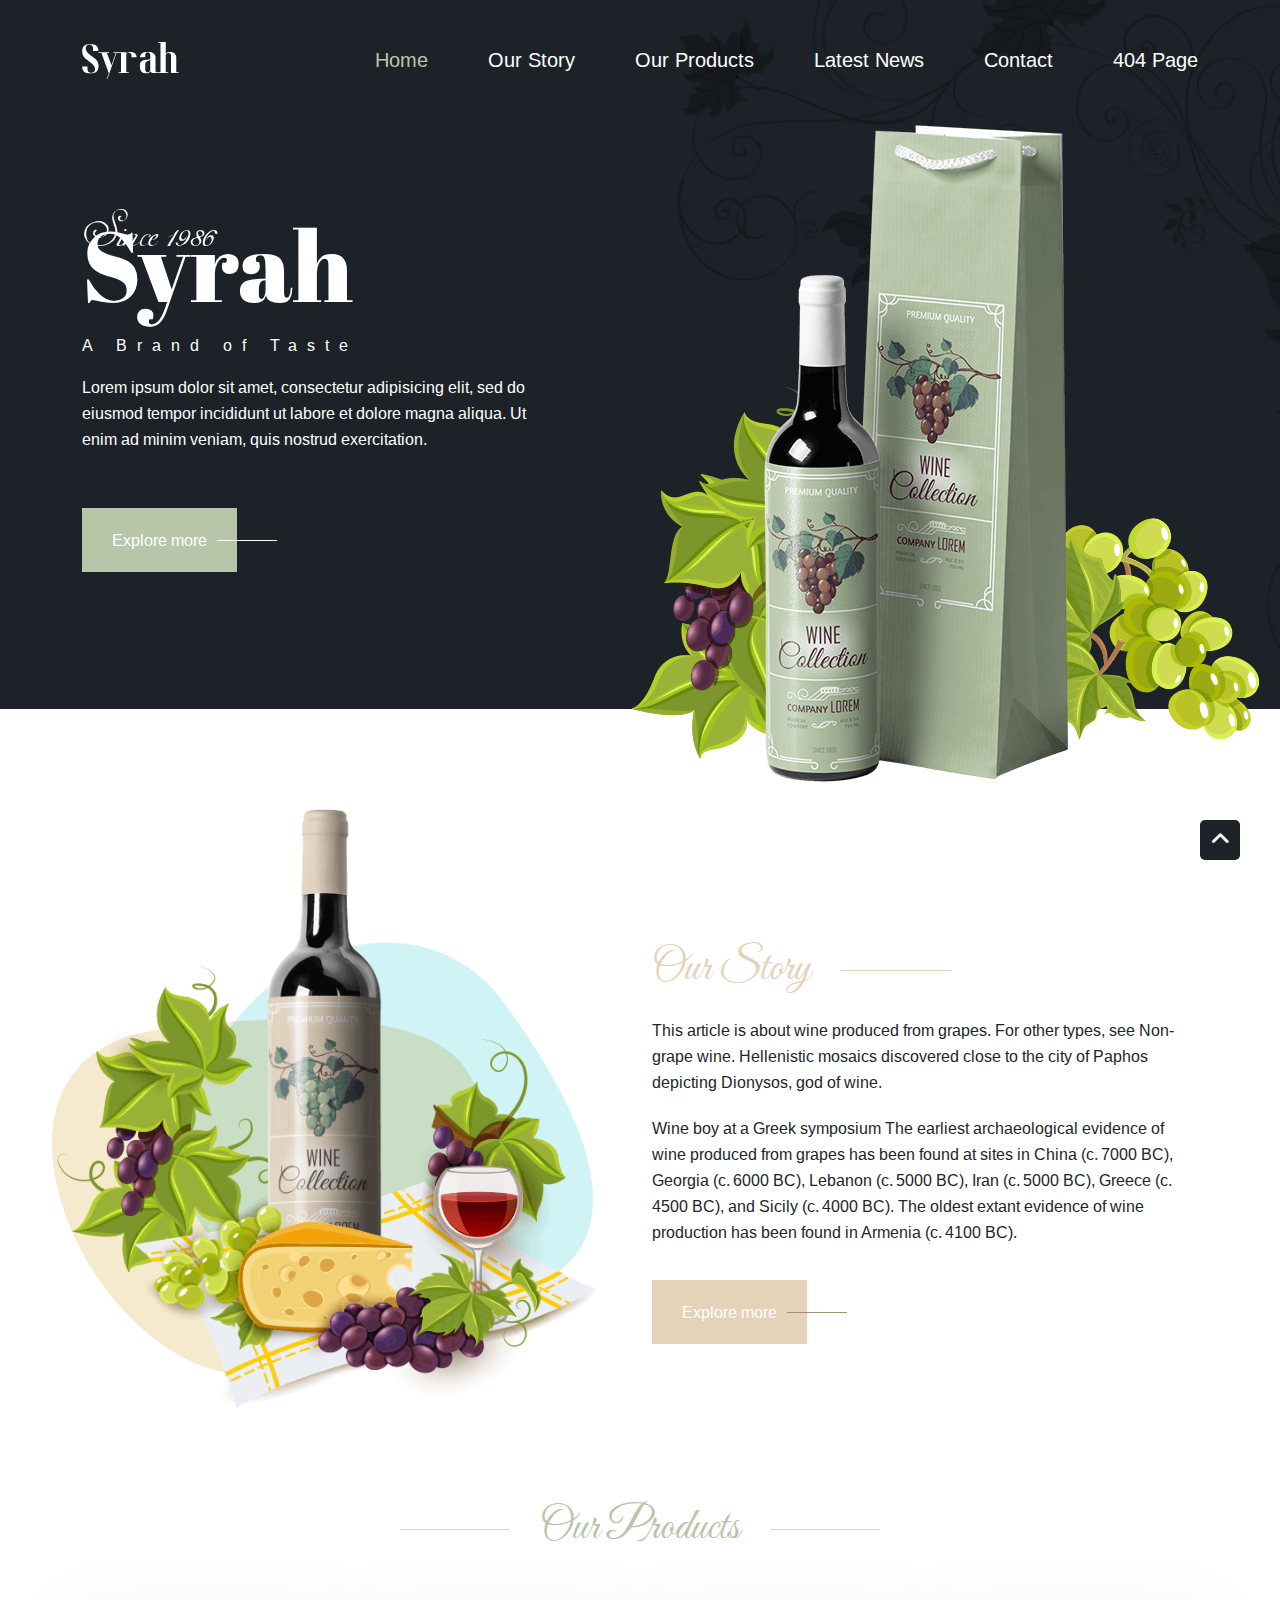
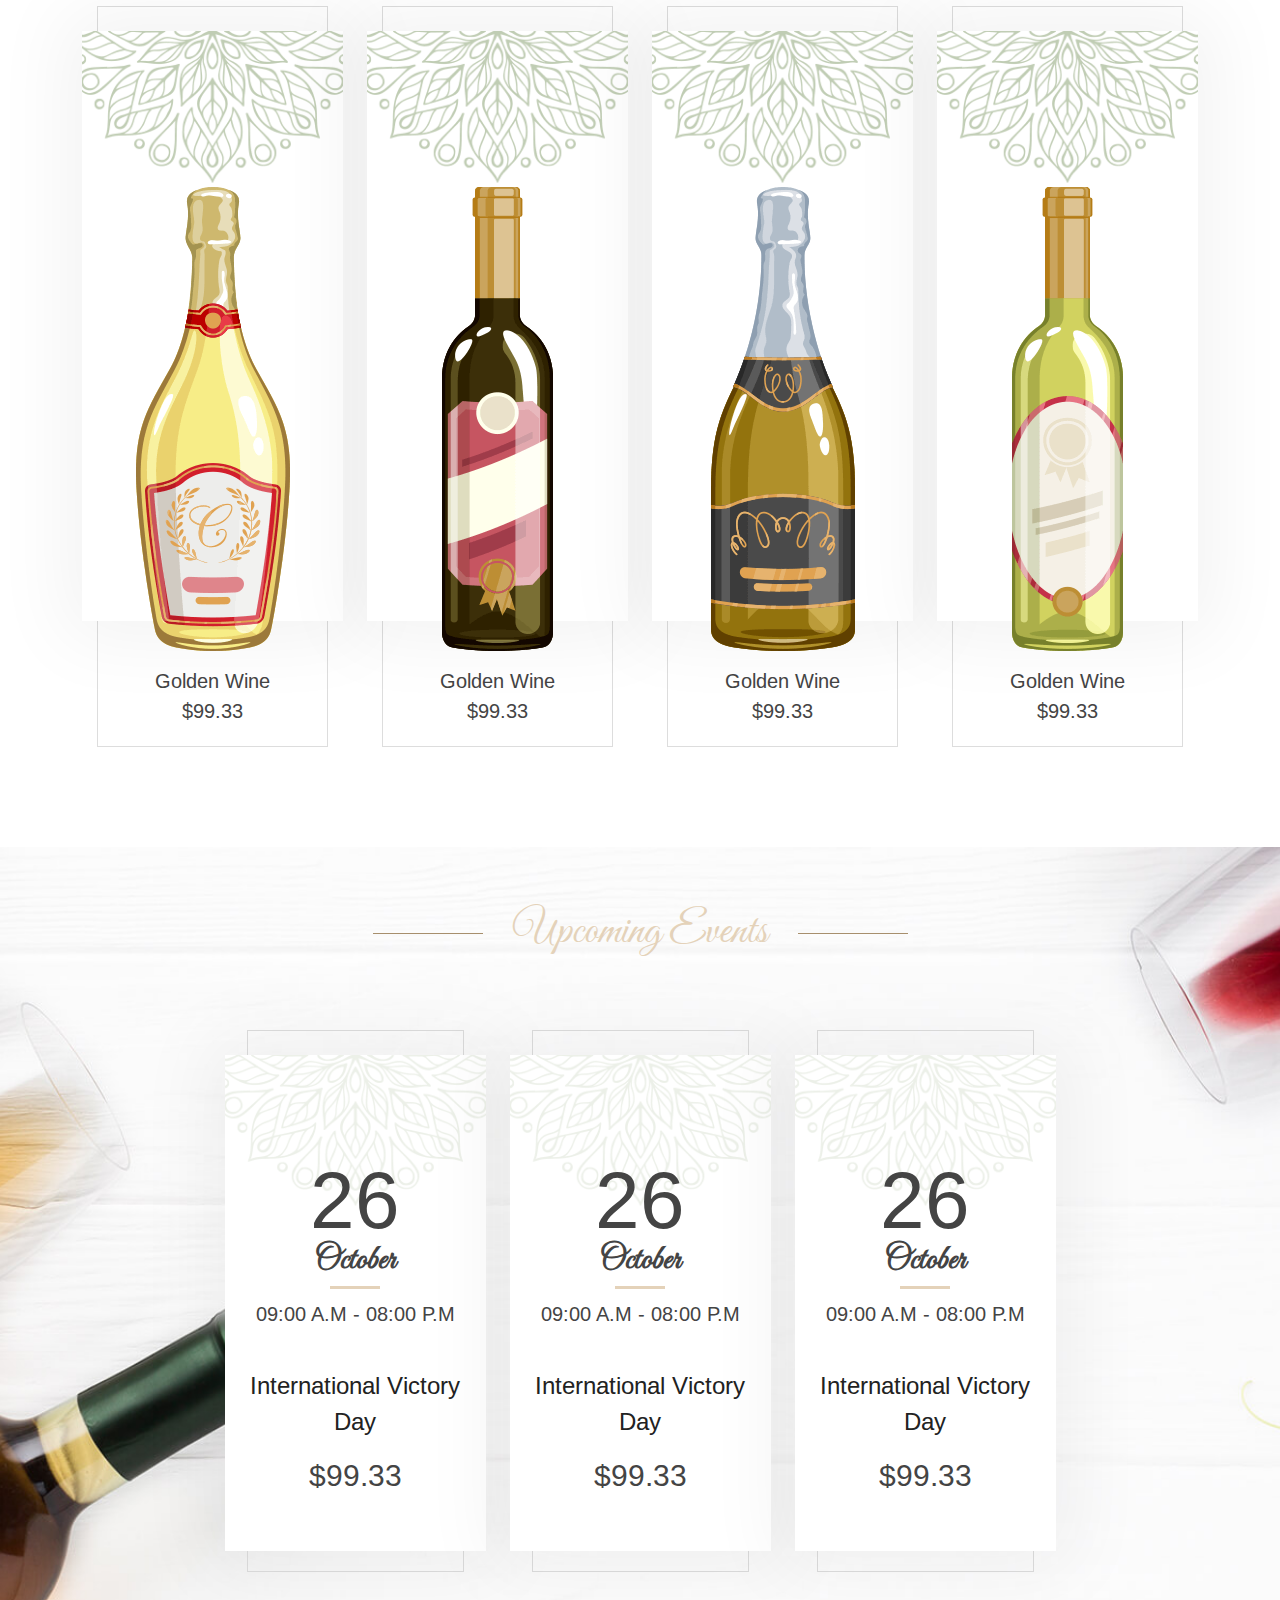
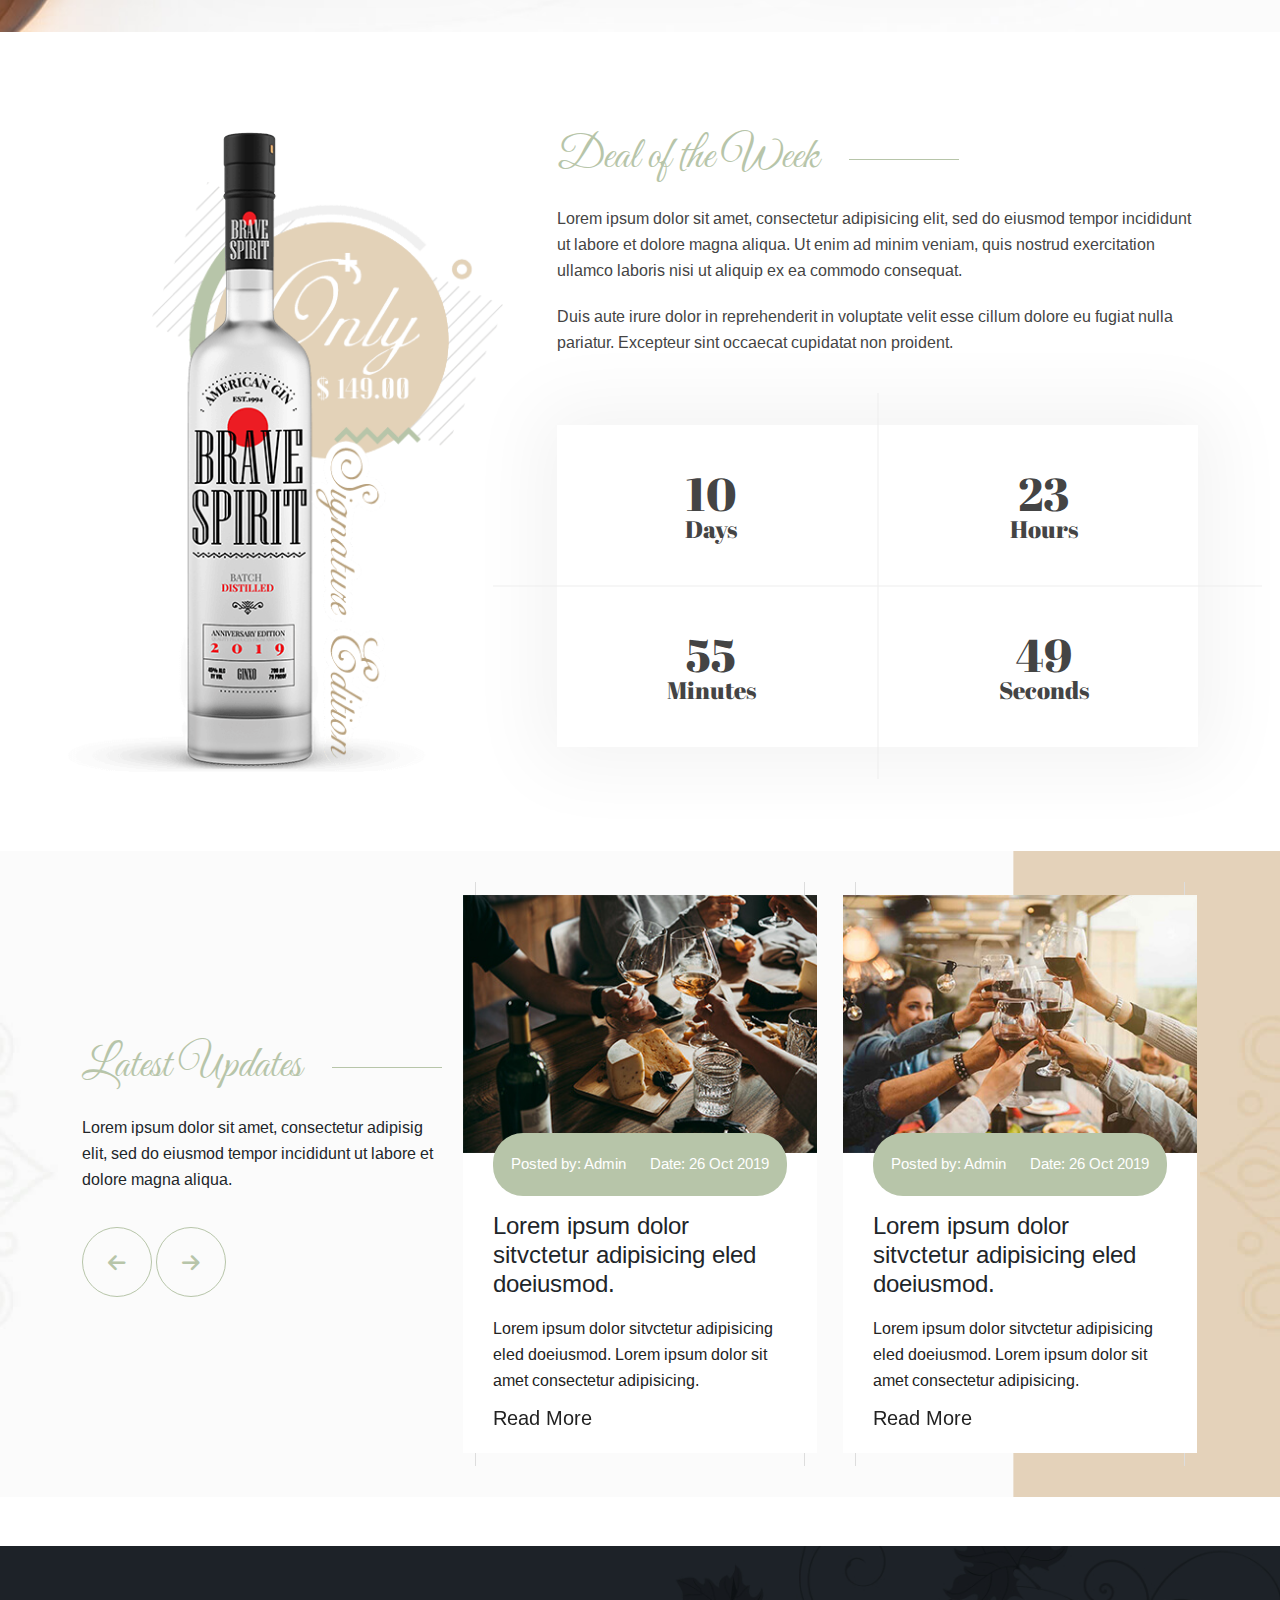
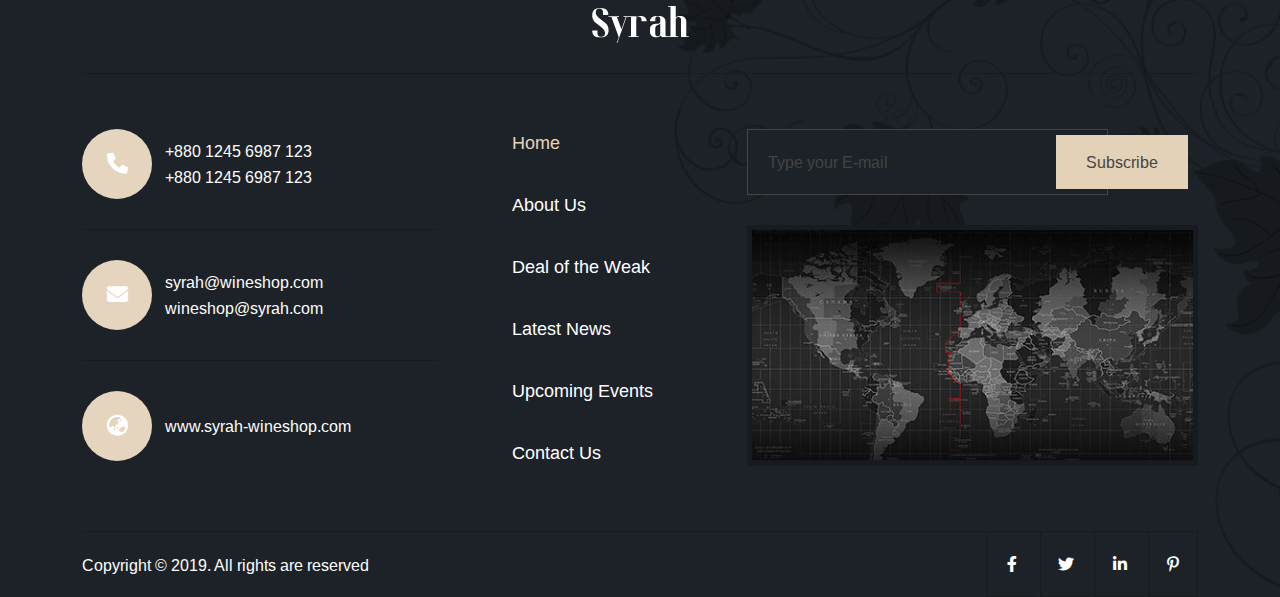
==== commit f2bd8efb: "Countdown" ====
--- a/index.html
+++ b/index.html
@@ -275,20 +275,20 @@
                     </div>
                     <div class="deal_clock">
                         <div class="row">
-                            <div class="col-sm-6 text-center deal_clock_count">
-                                <span class="days">00</span>
+                            <div class="col-sm-6 text-center deal_clock_count timer">
+                                <span class="days">10</span>
                                 <p>Days</p>
                             </div>
-                            <div class="col-sm-6 text-center deal_clock_count">
-                                <span class="days">00</span>
+                            <div class="col-sm-6 text-center deal_clock_count timer">
+                                <span class="hours" data-minutes-left=23>23</span>
                                 <p>Hours</p>
                             </div>
-                            <div class="col-sm-6 text-center deal_clock_count">
-                                <span class="days">00</span>
+                            <div class="col-sm-6 text-center deal_clock_count timer">
+                                <span class="minutes"data-minutes-left=55>55</span>
                                 <p>Minutes</p>
                             </div>
-                            <div class="col-sm-6 text-center deal_clock_count">
-                                <span class="days">00</span>
+                            <div class="col-sm-6 text-center deal_clock_count timer">
+                                <span class="seconds"data-minutes-left=49>49</span>
                                 <p>Seconds</p>
                             </div>
                         </div>
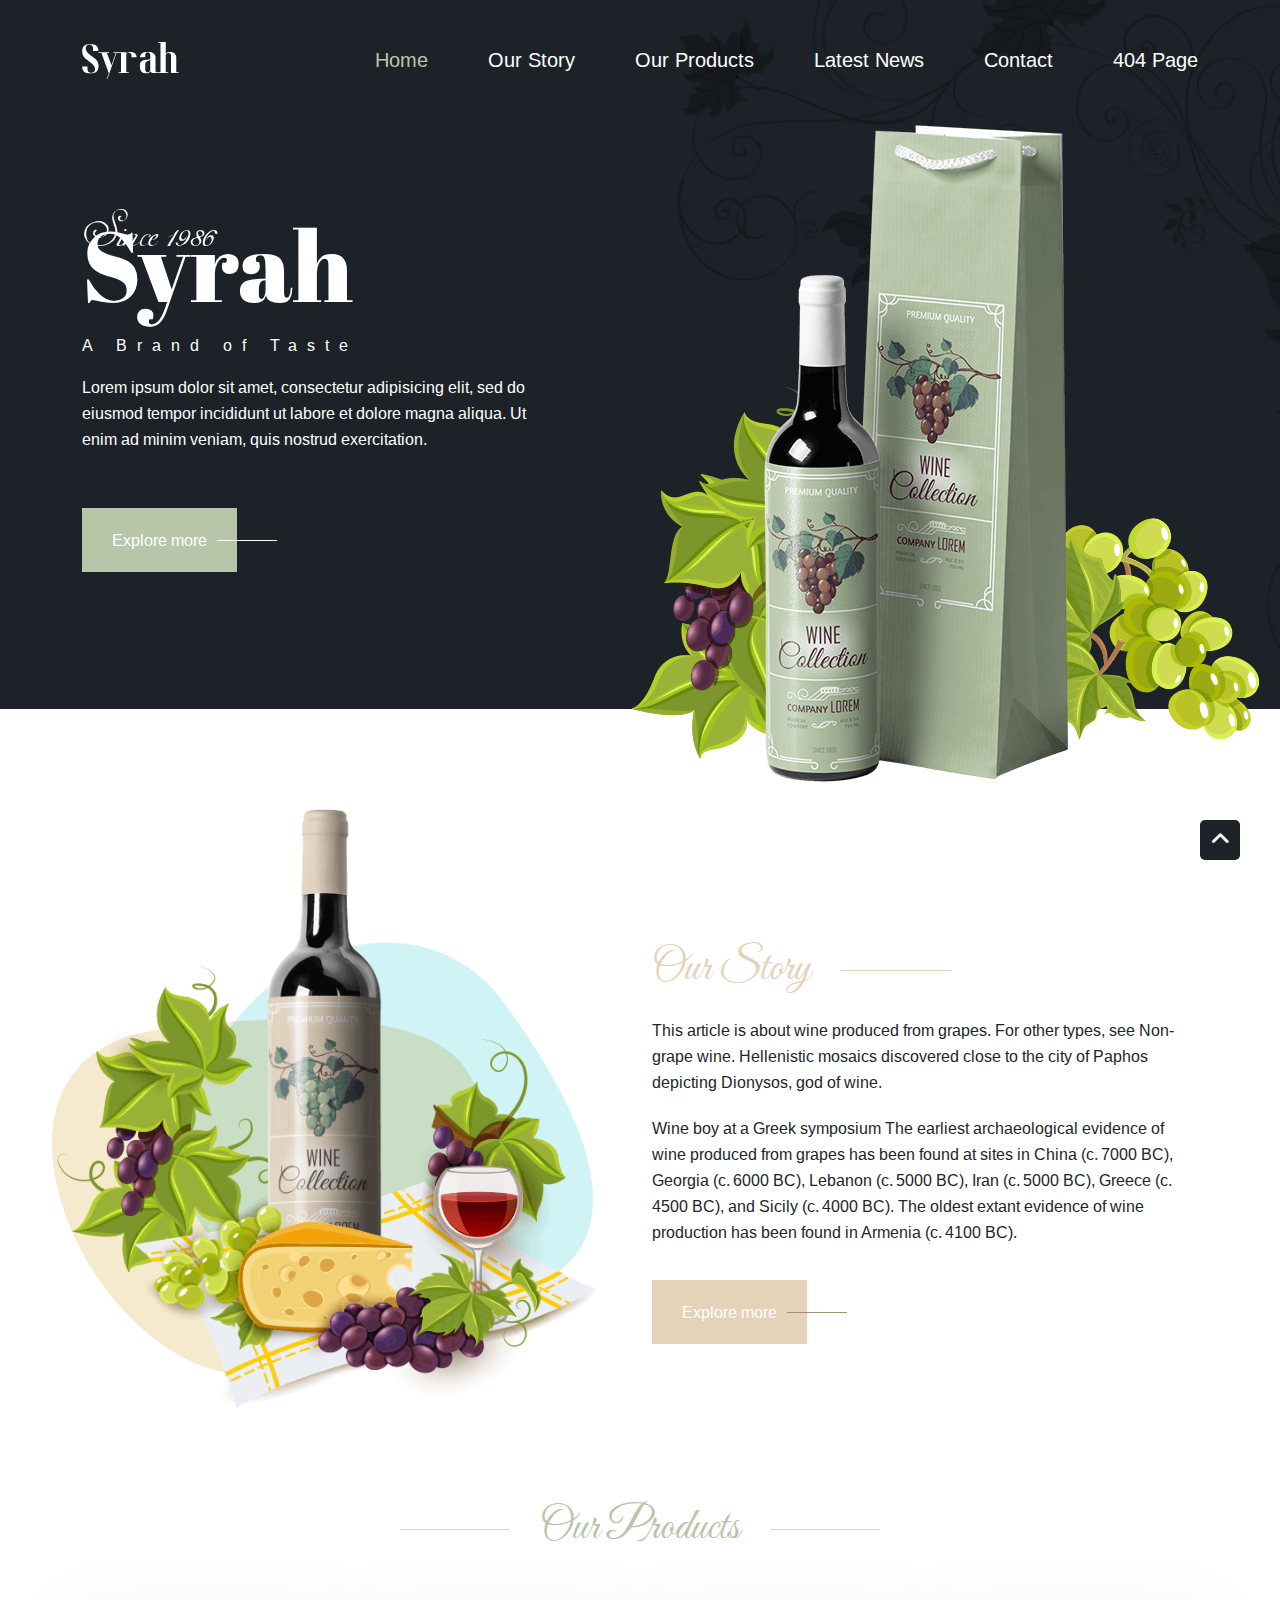
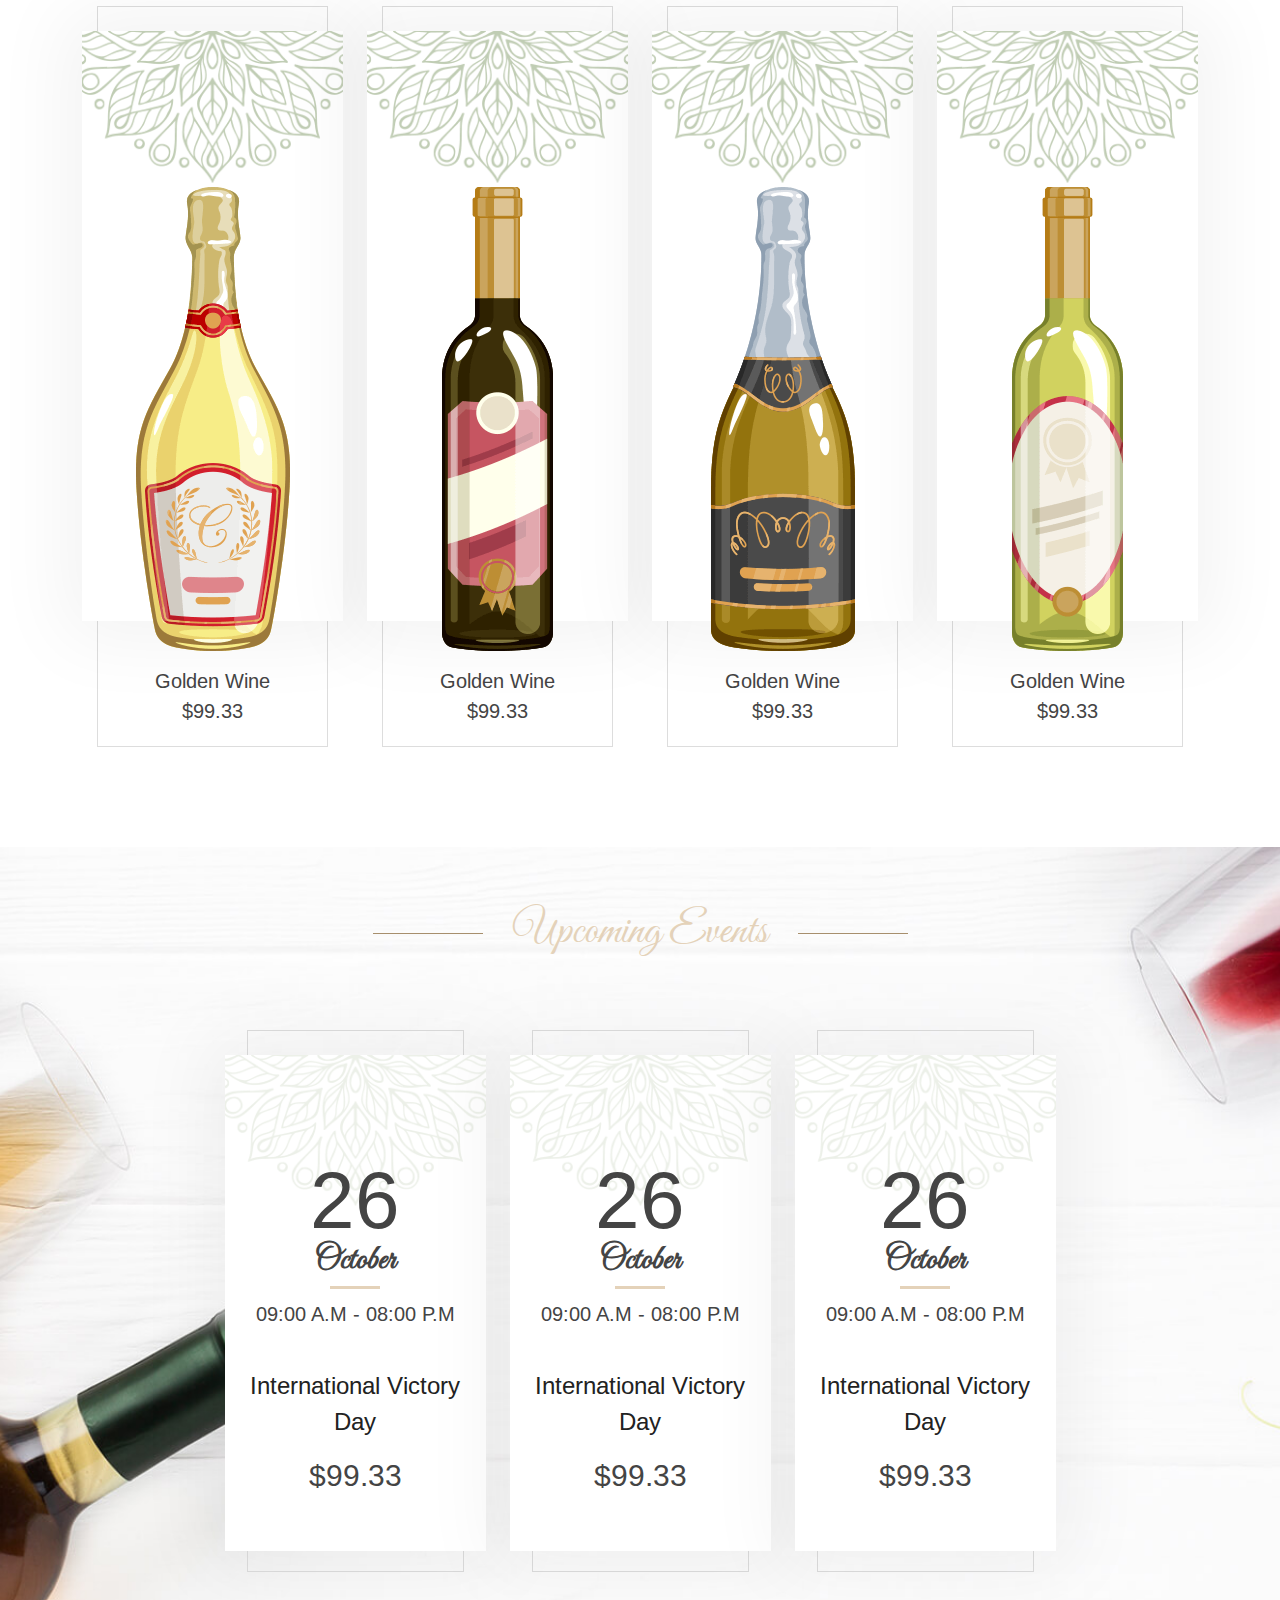
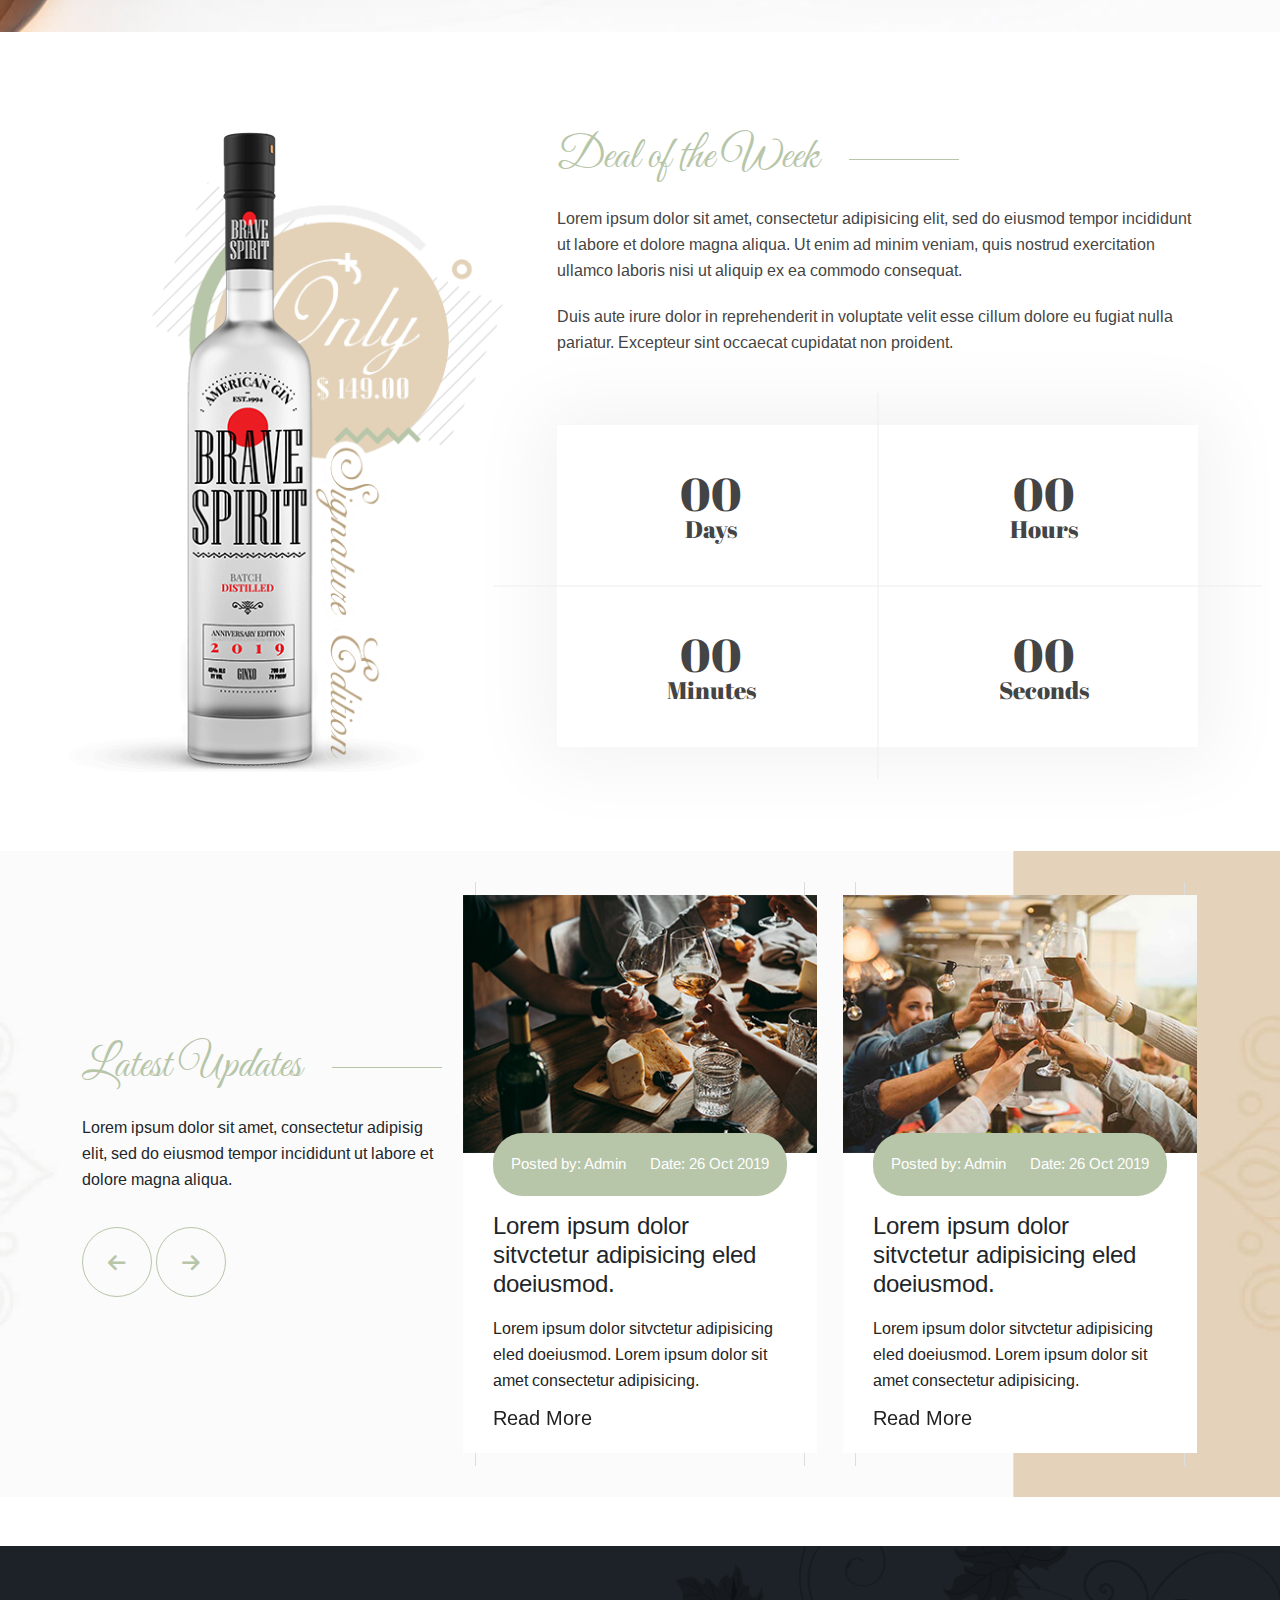
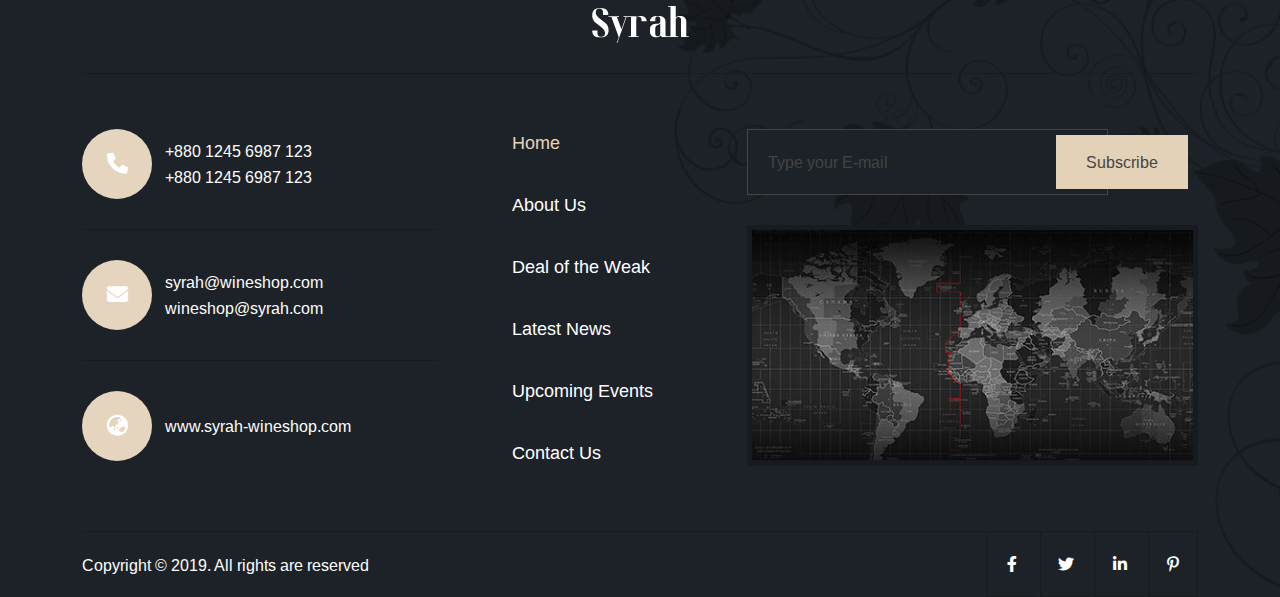
==== commit eaf63563: "WORKING COUNTDOWN" ====
--- a/index.html
+++ b/index.html
@@ -276,19 +276,19 @@
                     <div class="deal_clock">
                         <div class="row">
                             <div class="col-sm-6 text-center deal_clock_count timer">
-                                <span class="days">10</span>
+                                <span class="days">00</span>
                                 <p>Days</p>
                             </div>
                             <div class="col-sm-6 text-center deal_clock_count timer">
-                                <span class="hours" data-minutes-left=23>23</span>
+                                <span class="hours" >00</span>
                                 <p>Hours</p>
                             </div>
                             <div class="col-sm-6 text-center deal_clock_count timer">
-                                <span class="minutes"data-minutes-left=55>55</span>
+                                <span class="minutes">00</span>
                                 <p>Minutes</p>
                             </div>
                             <div class="col-sm-6 text-center deal_clock_count timer">
-                                <span class="seconds"data-minutes-left=49>49</span>
+                                <span class="seconds">00</span>
                                 <p>Seconds</p>
                             </div>
                         </div>
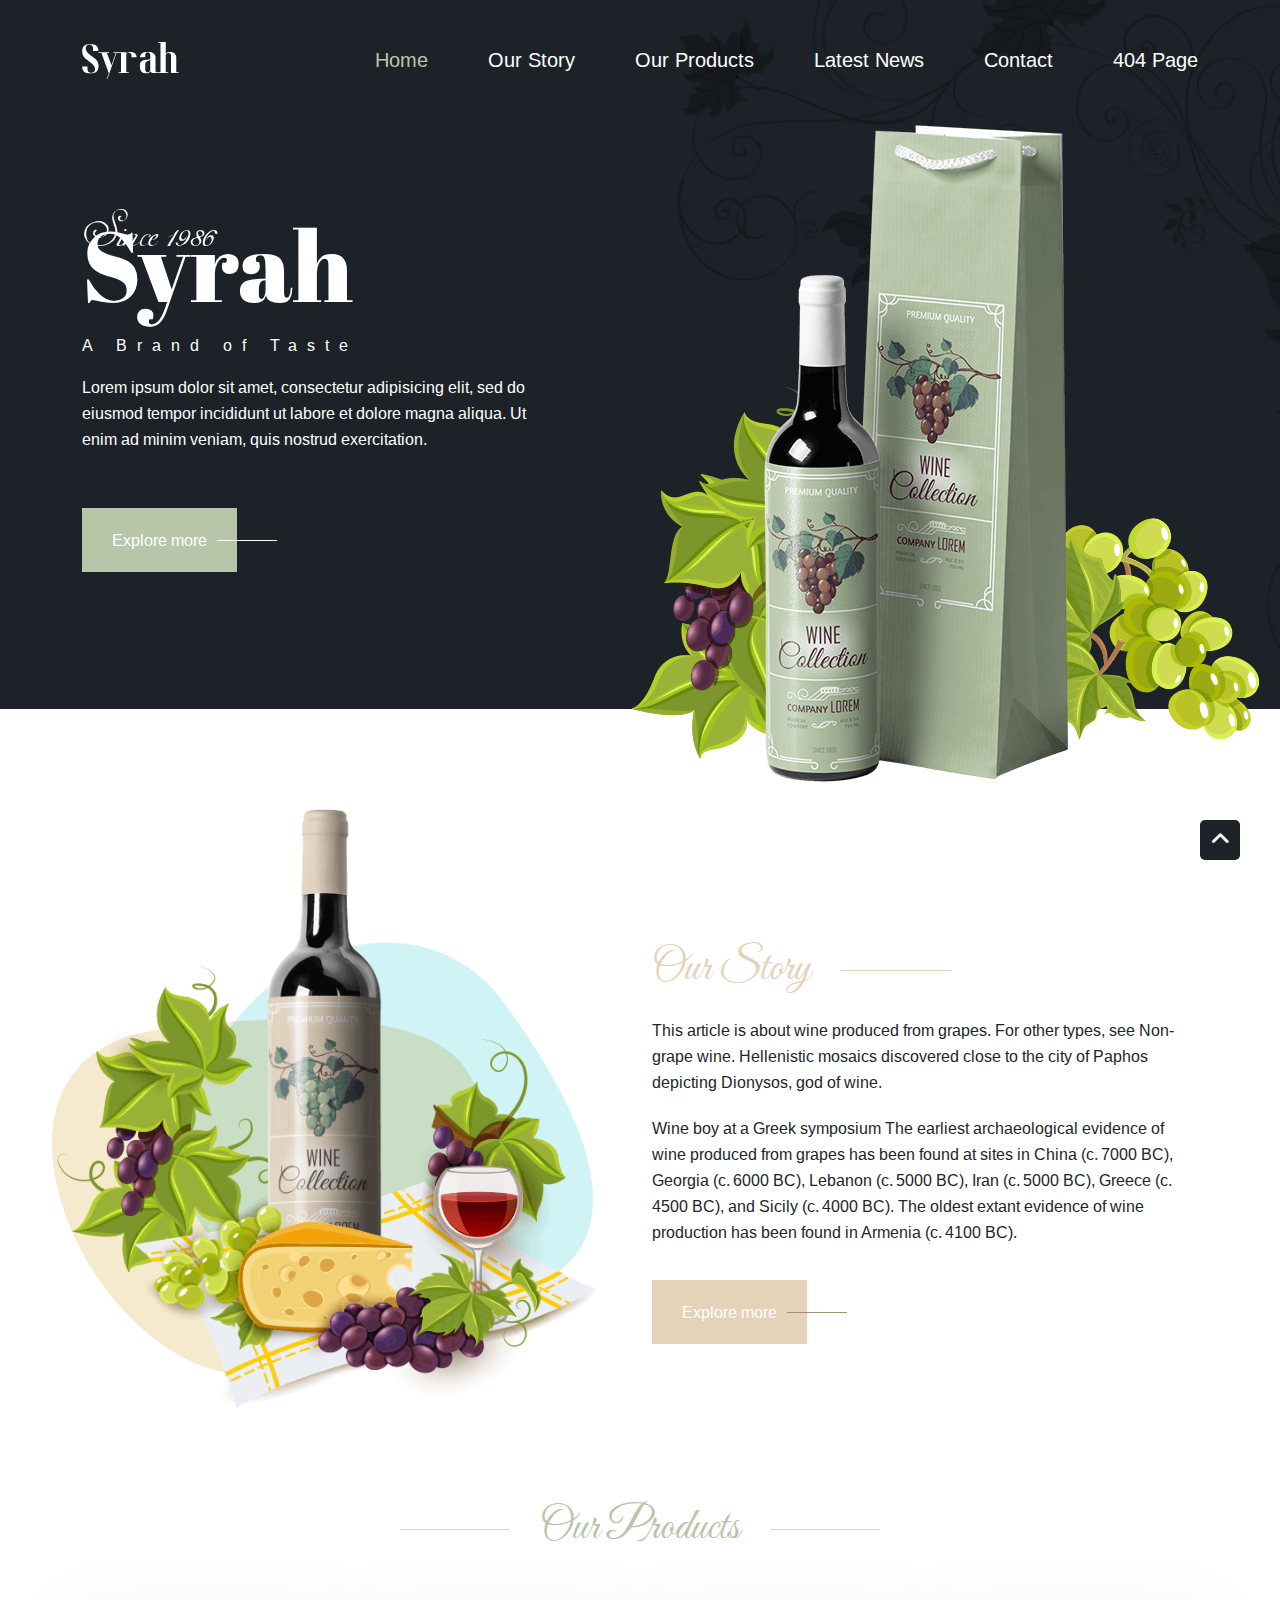
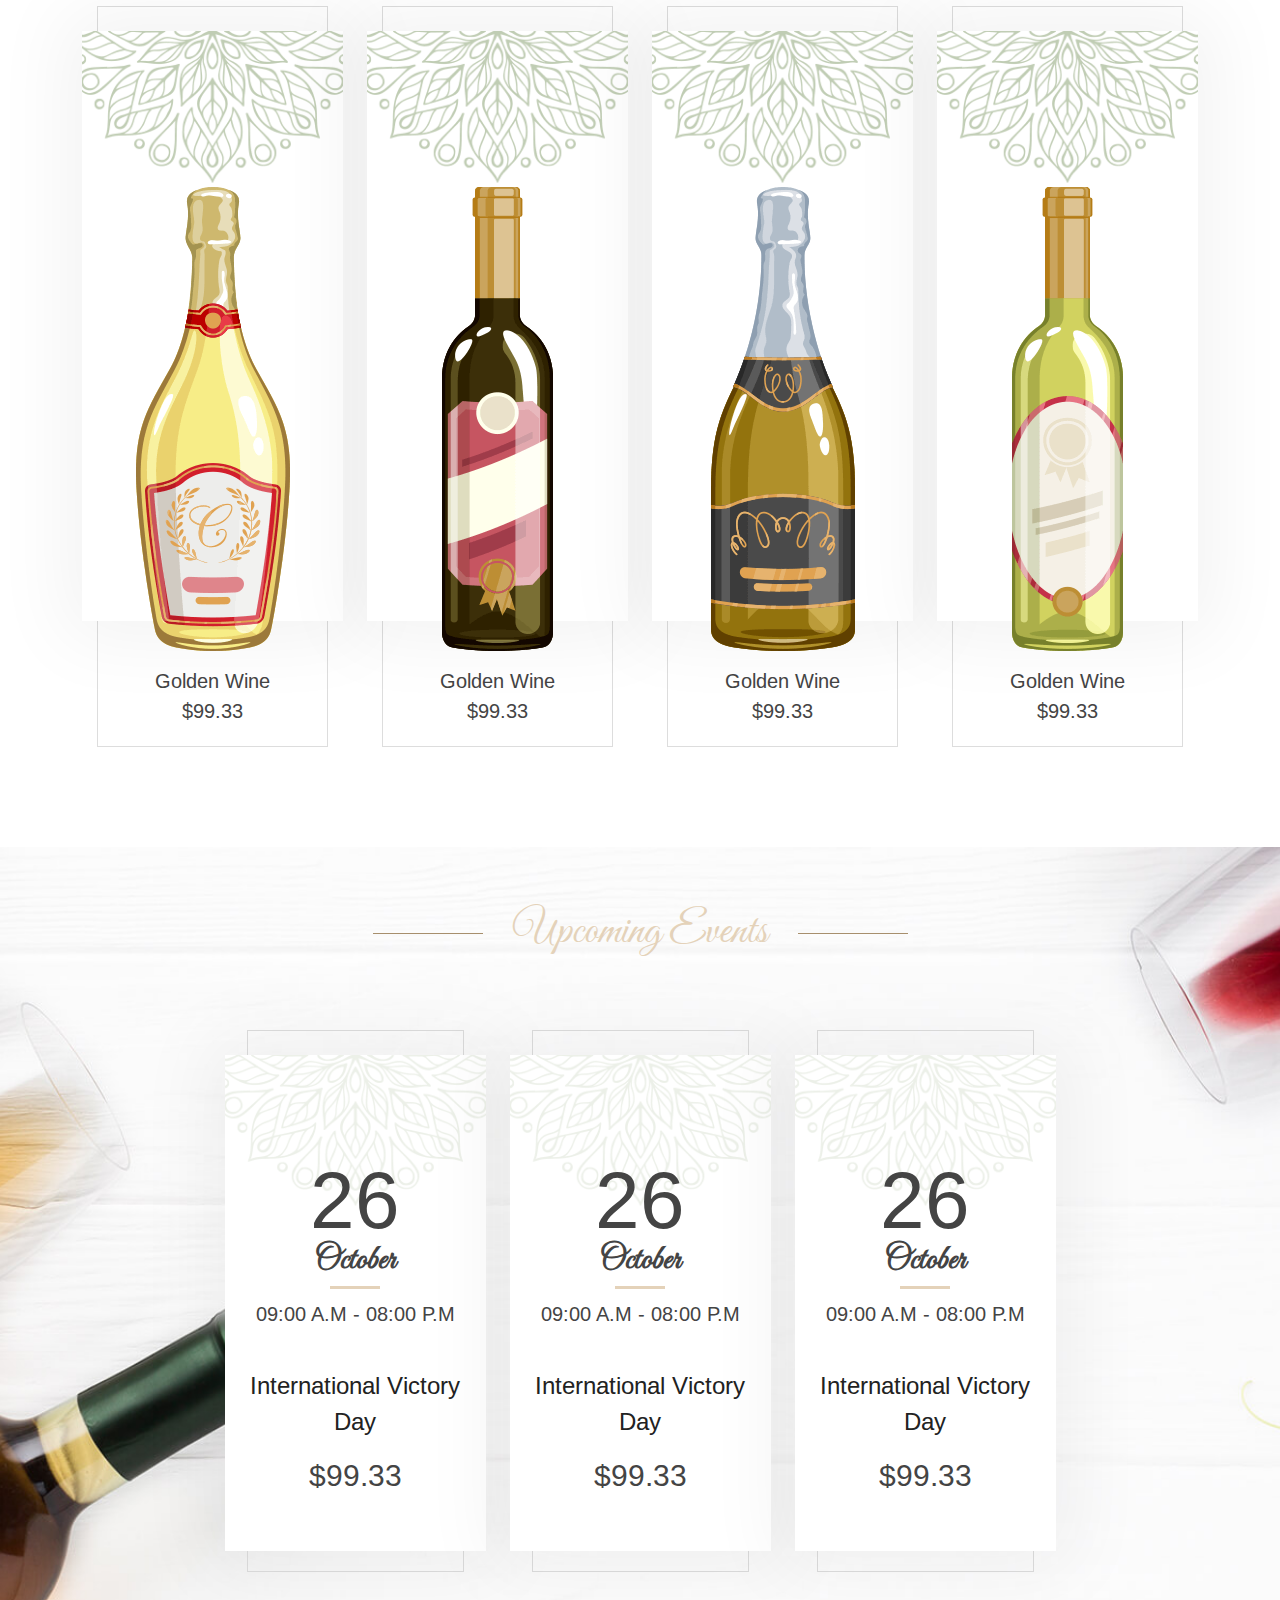
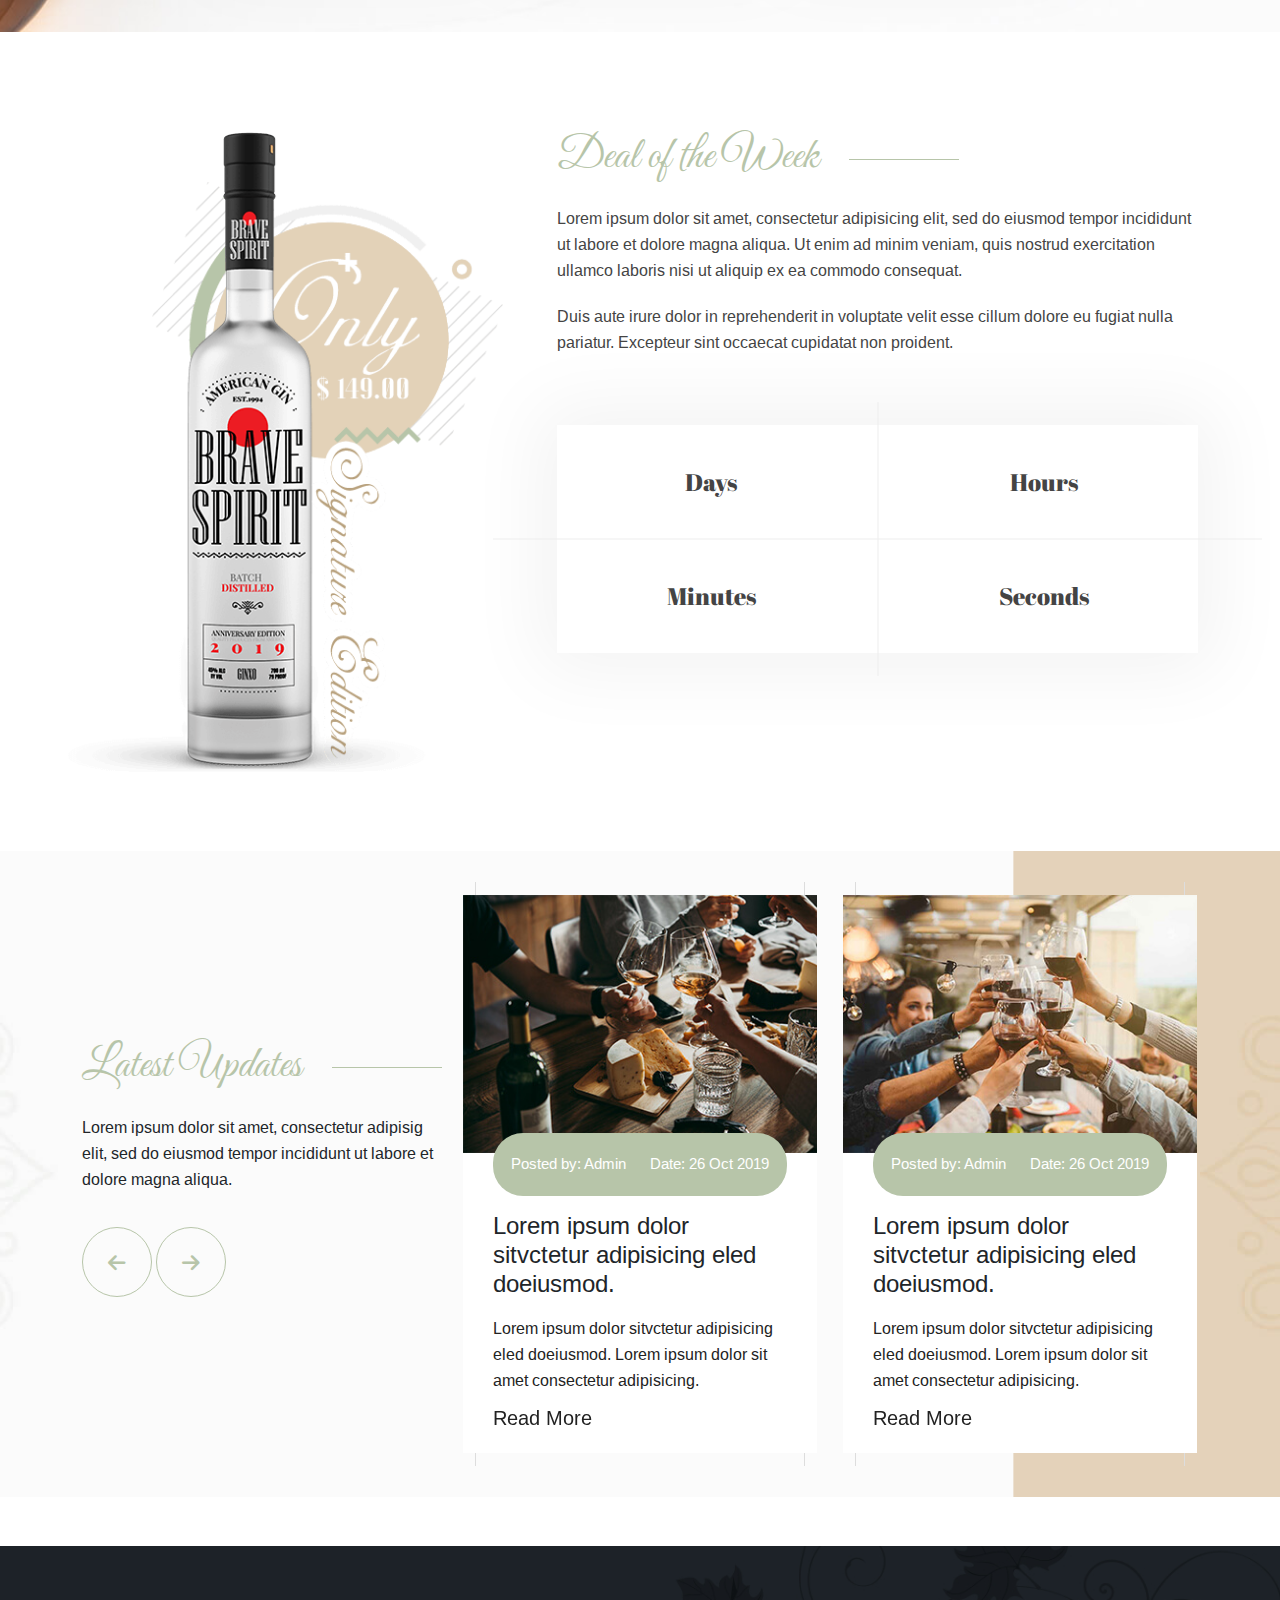
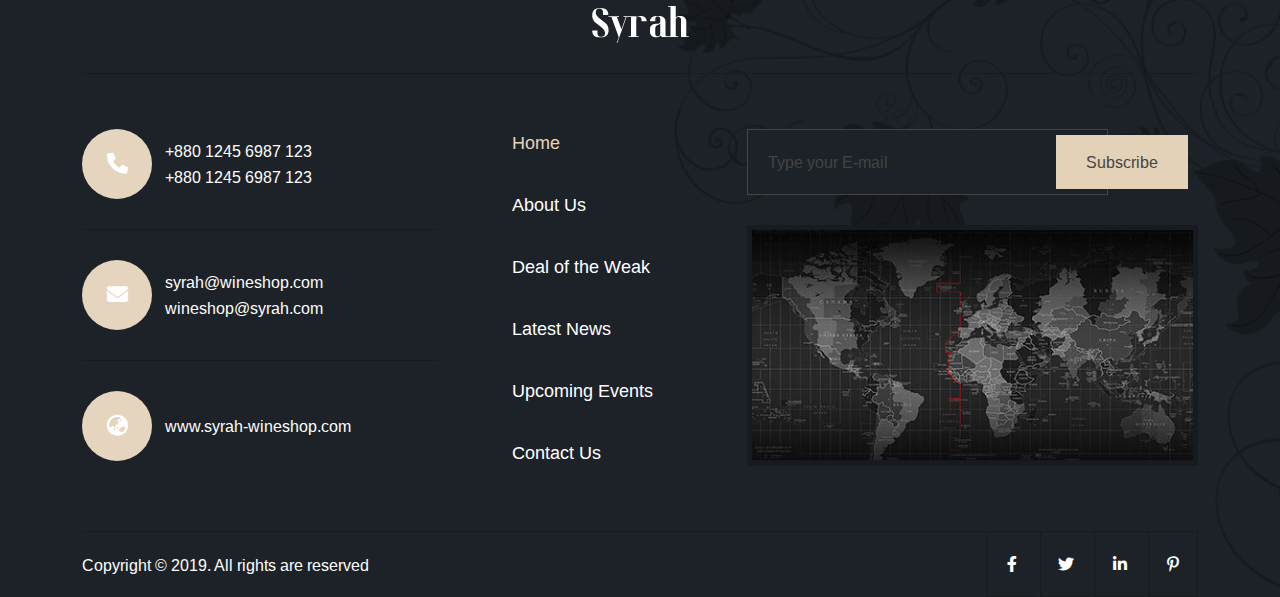
==== commit 3f07b7f8: "Working Countdown" ====
--- a/index.html
+++ b/index.html
@@ -275,20 +275,20 @@
                     </div>
                     <div class="deal_clock">
                         <div class="row">
-                            <div class="col-sm-6 text-center deal_clock_count timer">
-                                <span class="days">00</span>
+                            <div class="col-sm-6 text-center deal_clock_count">
+                                <span class="days"></span>
                                 <p>Days</p>
                             </div>
-                            <div class="col-sm-6 text-center deal_clock_count timer">
-                                <span class="hours" >00</span>
+                            <div class="col-sm-6 text-center deal_clock_count">
+                                <span class="hours"></span>
                                 <p>Hours</p>
                             </div>
-                            <div class="col-sm-6 text-center deal_clock_count timer">
-                                <span class="minutes">00</span>
+                            <div class="col-sm-6 text-center deal_clock_count">
+                                <span class="minutes"></span>
                                 <p>Minutes</p>
                             </div>
-                            <div class="col-sm-6 text-center deal_clock_count timer">
-                                <span class="seconds">00</span>
+                            <div class="col-sm-6 text-center deal_clock_count">
+                                <span class="seconds"></span>
                                 <p>Seconds</p>
                             </div>
                         </div>
